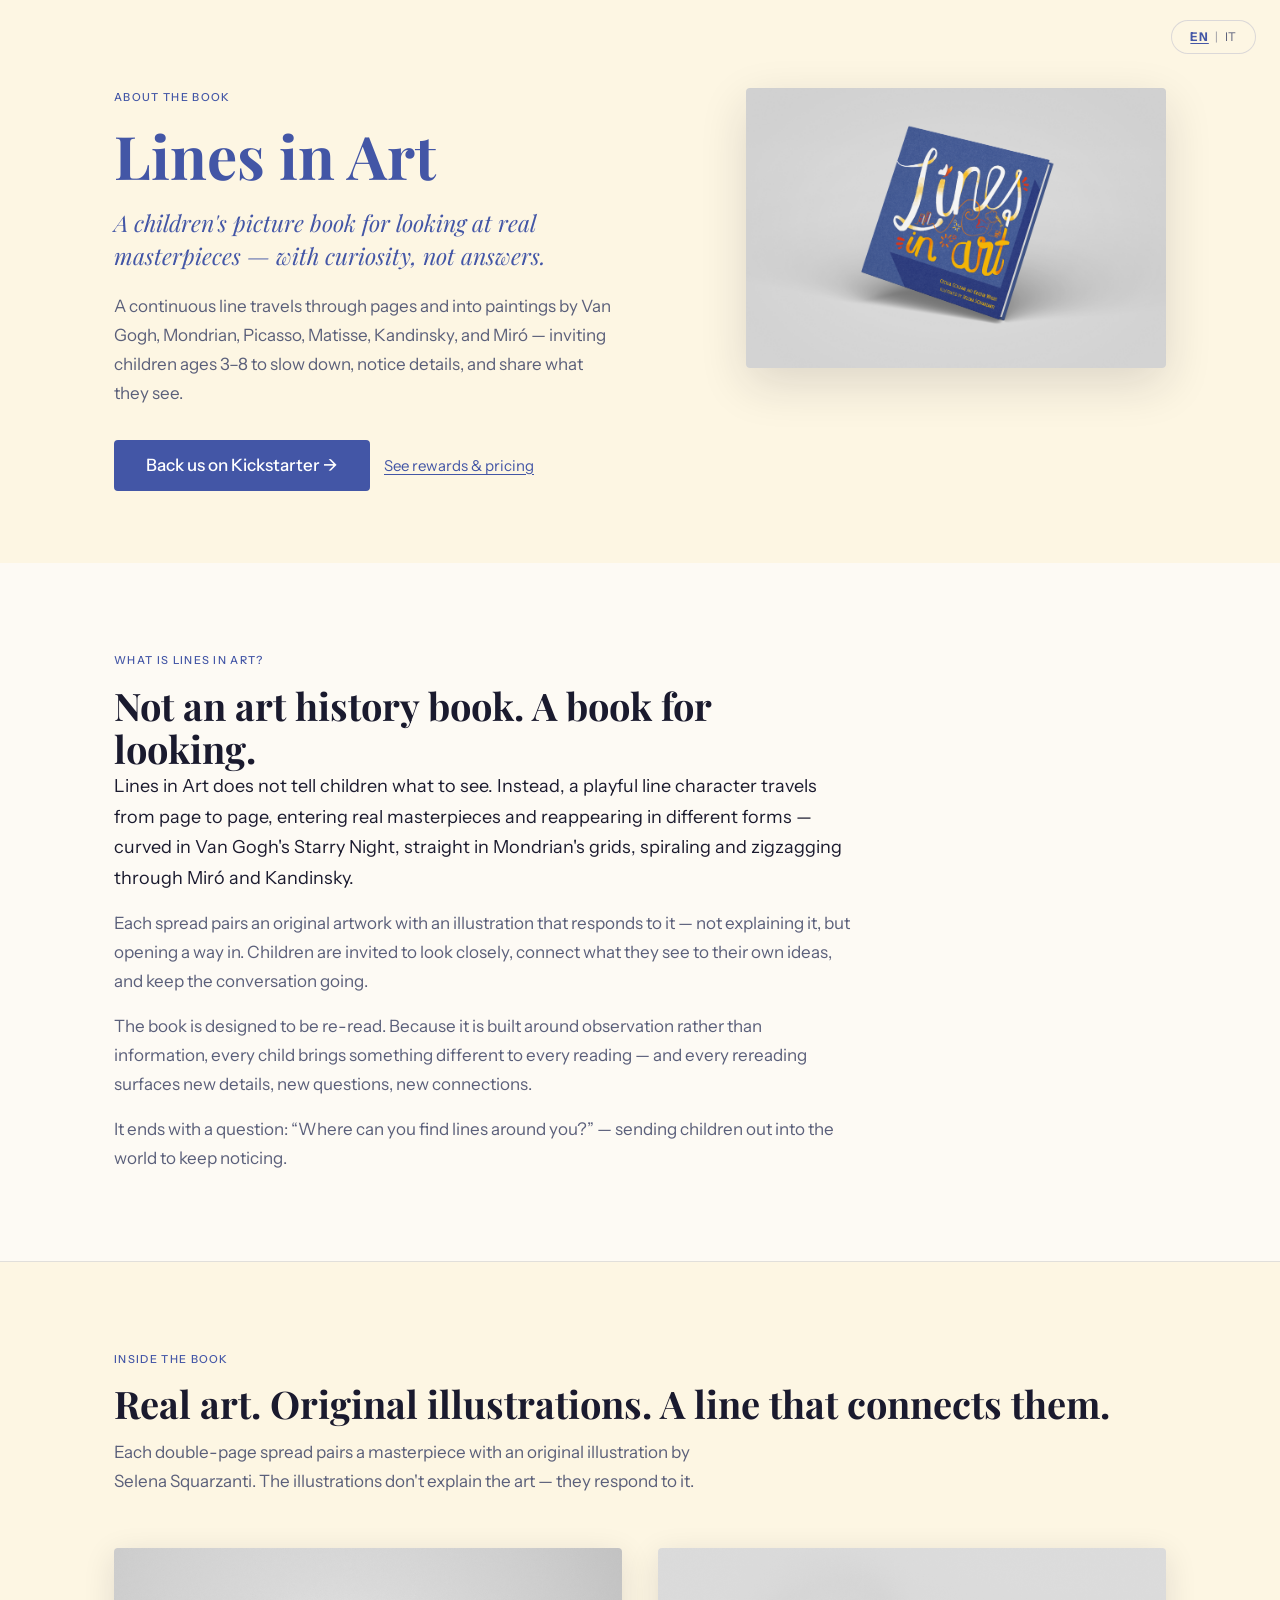
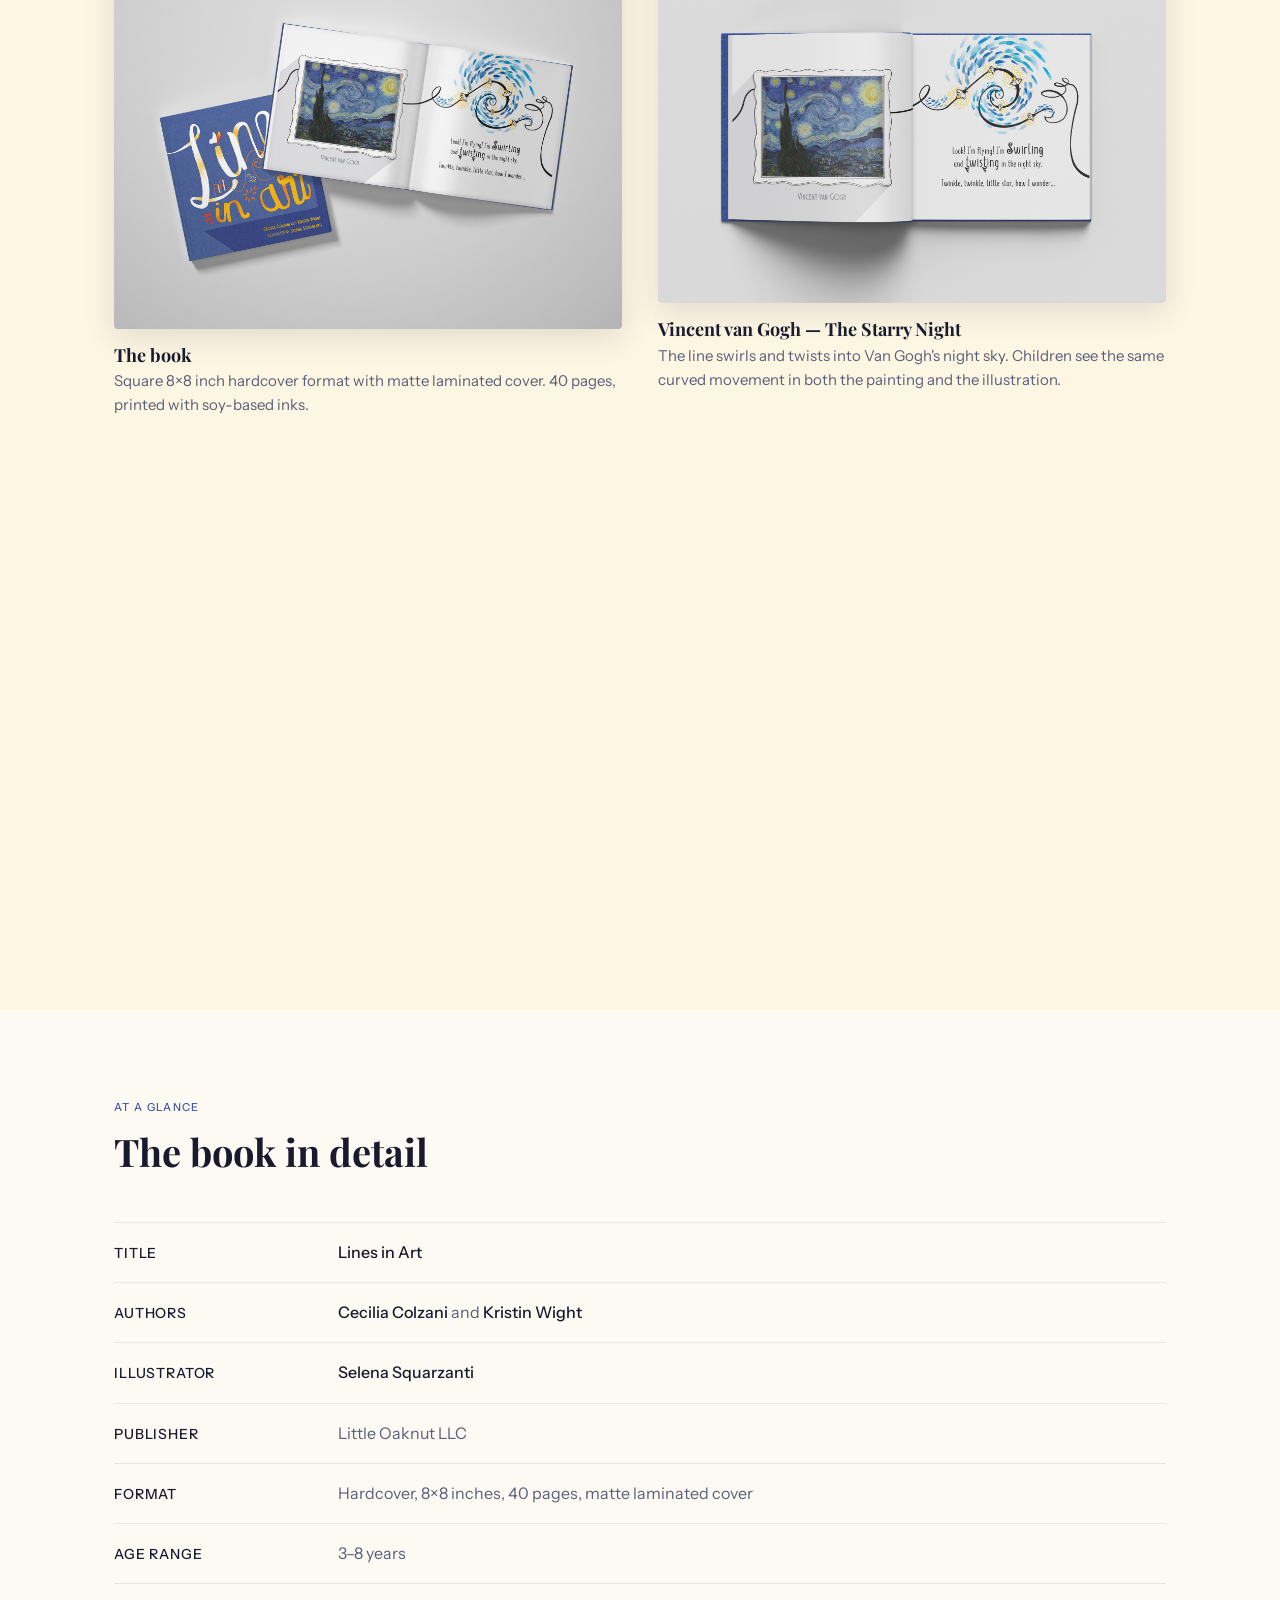
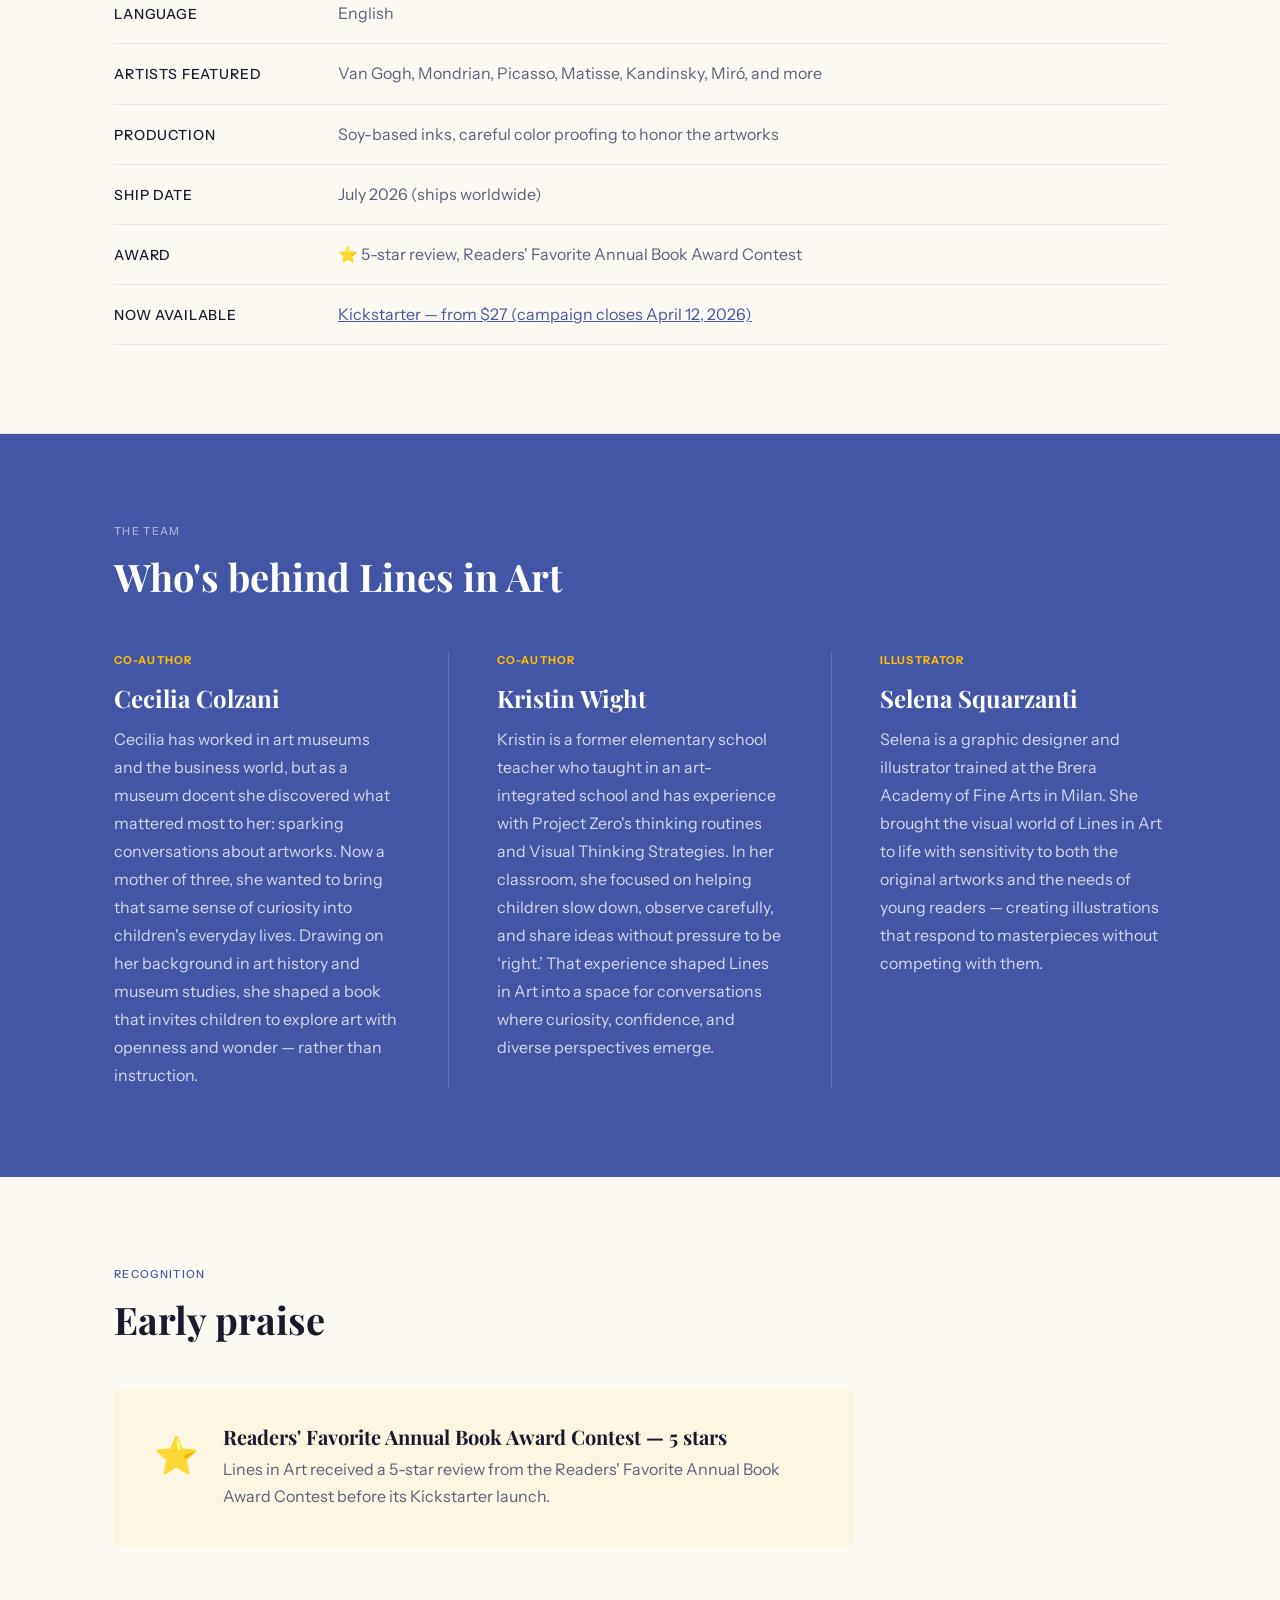
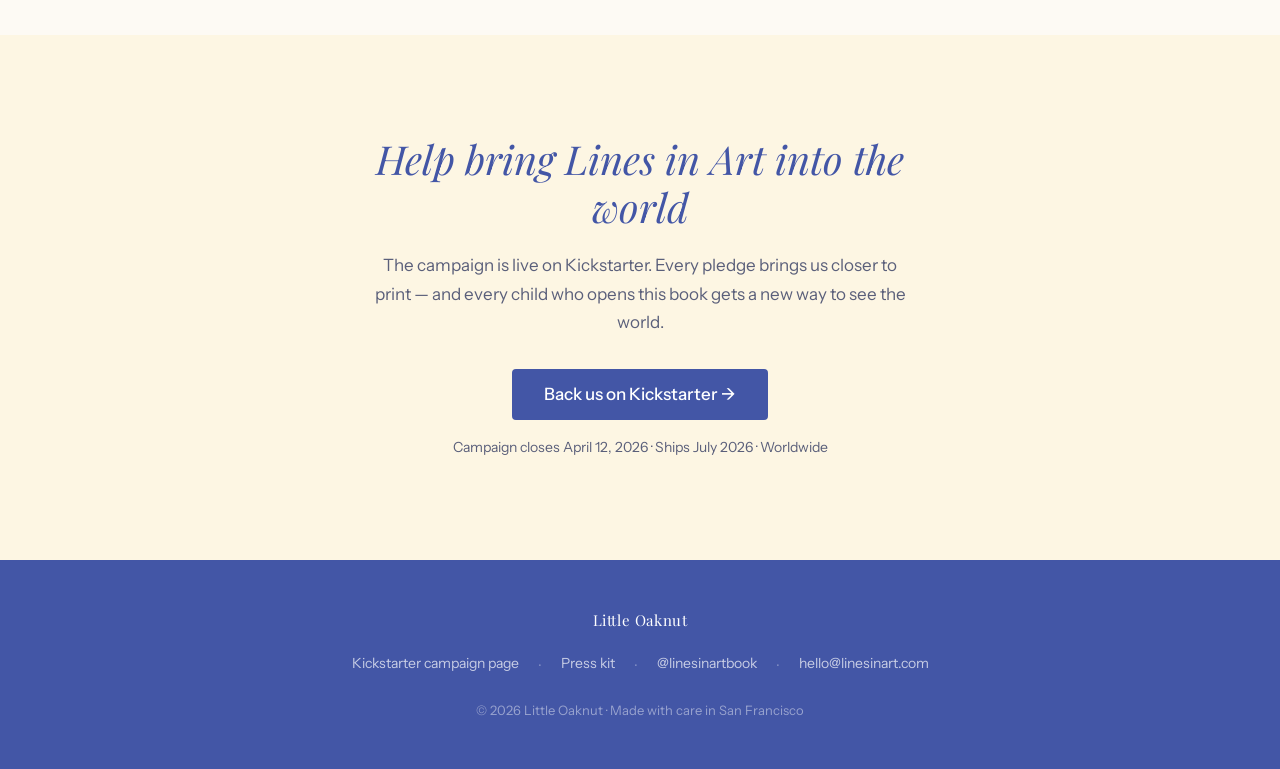
==== about/index.html @ 5c63ed21 "Add /about page with full SEO, cross-links, and site-wide updates - New about/index.html: bilingual " ====
<!DOCTYPE html>
<html lang="en">
<head>
  <meta charset="UTF-8">
  <meta name="viewport" content="width=device-width,initial-scale=1">
  <meta name="theme-color" content="#4356A6">

  <title>About Lines in Art — Children's Picture Book by Cecilia Colzani &amp; Kristin Wight</title>
  <meta name="description" content="Lines in Art is a hardcover children's picture book for ages 3–8 featuring real masterpieces by Van Gogh, Mondrian, Picasso, and more. Written by Cecilia Colzani and Kristin Wight, illustrated by Selena Squarzanti. Now on Kickstarter.">
  <meta name="robots" content="index,follow,max-image-preview:large">

  <link rel="canonical" href="https://linesinart.com/about/">
  <link rel="alternate" href="https://linesinart.com/about/" hreflang="en">
  <link rel="alternate" href="https://linesinart.com/about/" hreflang="it">
  <link rel="alternate" href="https://linesinart.com/about/" hreflang="x-default">

  <!-- Open Graph -->
  <meta property="og:type" content="website">
  <meta property="og:site_name" content="Lines in Art">
  <meta property="og:title" content="About Lines in Art — Children's Picture Book">
  <meta property="og:description" content="A hardcover picture book that invites children ages 3–8 to explore real masterpieces by Van Gogh, Mondrian, Picasso and more through play, observation, and conversation.">
  <meta property="og:url" content="https://linesinart.com/about/">
  <meta property="og:image" content="https://linesinart.com/about/assets/cover-and-interior.jpg">

  <!-- Twitter / X -->
  <meta name="twitter:card" content="summary_large_image">
  <meta name="twitter:title" content="About Lines in Art — Children's Picture Book">
  <meta name="twitter:description" content="A hardcover picture book that invites children ages 3–8 to explore real masterpieces through play and conversation.">
  <meta name="twitter:image" content="https://linesinart.com/about/assets/cover-and-interior.jpg">

  <!-- Structured data -->
  <script type="application/ld+json">
  {
    "@context": "https://schema.org",
    "@graph": [
      {
        "@type": "Organization",
        "@id": "https://linesinart.com/#org",
        "name": "Little Oaknut",
        "url": "https://linesinart.com",
        "email": "hello@linesinart.com",
        "sameAs": [
          "https://www.instagram.com/linesinartbook",
          "https://www.facebook.com/profile.php?id=61579628001798",
          "https://www.tiktok.com/@linesinart"
        ],
        "brand": { "@type": "Brand", "name": "Lines in Art" }
      },
      {
        "@type": "WebSite",
        "@id": "https://linesinart.com/#website",
        "url": "https://linesinart.com",
        "name": "Lines in Art",
        "publisher": { "@id": "https://linesinart.com/#org" }
      },
      {
        "@type": "WebPage",
        "@id": "https://linesinart.com/about/#webpage",
        "url": "https://linesinart.com/about/",
        "name": "About Lines in Art — Children's Picture Book by Cecilia Colzani & Kristin Wight",
        "description": "Lines in Art is a hardcover children's picture book for ages 3–8 featuring real masterpieces by Van Gogh, Mondrian, Picasso, and more.",
        "isPartOf": { "@id": "https://linesinart.com/#website" },
        "about": { "@id": "https://linesinart.com/#book" },
        "inLanguage": ["en", "it"],
        "speakable": {
          "@type": "SpeakableSpecification",
          "cssSelector": [".about-lead", ".about-what p"]
        }
      },
      {
        "@type": "Book",
        "@id": "https://linesinart.com/#book",
        "name": "Lines in Art",
        "author": [
          {
            "@type": "Person",
            "name": "Cecilia Colzani",
            "jobTitle": "Co-author",
            "description": "Art historian and museum docent with a background in art history and museum studies."
          },
          {
            "@type": "Person",
            "name": "Kristin Wight",
            "jobTitle": "Co-author",
            "description": "Former elementary school teacher trained in Visual Thinking Strategies and Project Zero thinking routines."
          }
        ],
        "illustrator": {
          "@type": "Person",
          "name": "Selena Squarzanti",
          "jobTitle": "Illustrator",
          "description": "Graphic designer and illustrator trained at the Brera Academy of Fine Arts in Milan."
        },
        "publisher": { "@id": "https://linesinart.com/#org" },
        "bookFormat": "https://schema.org/Hardcover",
        "numberOfPages": 40,
        "inLanguage": "en",
        "datePublished": "2026-07-01",
        "image": "https://linesinart.com/about/assets/cover-front.jpg",
        "audience": {
          "@type": "Audience",
          "audienceType": "Families and educators",
          "suggestedMinAge": 3,
          "suggestedMaxAge": 8
        },
        "about": "A children's picture book that teaches kids to observe and engage with real art masterpieces by Van Gogh, Mondrian, Picasso, Matisse, Kandinsky, and Miró through play and guided looking.",
        "award": "5-star review, Readers' Favorite Annual Book Award Contest",
        "offers": {
          "@type": "Offer",
          "url": "https://www.kickstarter.com/projects/littleoaknut/lines-in-art",
          "price": "27.00",
          "priceCurrency": "USD",
          "availability": "https://schema.org/PreOrder",
          "validFrom": "2026-03-12",
          "validThrough": "2026-04-12",
          "seller": { "@id": "https://linesinart.com/#org" }
        }
      }
    ]
  }
  </script>

  <!-- Google Analytics 4 -->
  <script async src="https://www.googletagmanager.com/gtag/js?id=G-N059GWK2SE"></script>
  <script>
    window.dataLayer = window.dataLayer || [];
    function gtag() { dataLayer.push(arguments); }
    gtag('js', new Date());
    gtag('config', 'G-N059GWK2SE', { page_path: '/about' });
  </script>

  <link rel="preconnect" href="https://fonts.googleapis.com">
  <link rel="preconnect" href="https://fonts.gstatic.com" crossorigin>
  <link href="https://fonts.googleapis.com/css2?family=Playfair+Display:ital,wght@0,400;0,700;1,400&family=Instrument+Sans:wght@400;500&display=swap" rel="stylesheet">

  <style>
    /* ─── Custom Properties ─────────────────────────────────────────── */
    :root {
      --blue:   #4356A6;
      --orange: #FF8F00;
      --yellow: #FFBD05;
      --green:  #568203;
      --white:  #FDFAF4;
      --cream:  #FDF6E3;
      --text:   #1A1A2E;
      --muted:  #5A5F7A;
    }

    /* ─── Reset ─────────────────────────────────────────────────────── */
    *, *::before, *::after { box-sizing: border-box; margin: 0; padding: 0; }
    html { scroll-behavior: smooth; }
    body {
      font-family: 'Instrument Sans', sans-serif;
      font-size: 16px;
      line-height: 1.7;
      color: var(--text);
      background: var(--white);
      -webkit-font-smoothing: antialiased;
    }
    img { display: block; max-width: 100%; height: auto; }
    a { color: var(--blue); }
    a:focus-visible { outline: 2px solid var(--blue); outline-offset: 3px; border-radius: 2px; }

    /* ─── Scroll Reveal ──────────────────────────────────────────────── */
    .reveal { opacity: 0; transform: translateY(20px); transition: opacity 500ms ease, transform 500ms ease; }
    .reveal.visible { opacity: 1; transform: translateY(0); }
    @media (prefers-reduced-motion: reduce) {
      .reveal { opacity: 1; transform: none; transition: none; }
      *, *::before, *::after { transition: none !important; animation: none !important; }
    }

    /* ─── Language Toggle ────────────────────────────────────────────── */
    .lang-toggle {
      position: fixed; top: 20px; right: 24px; z-index: 100;
      display: flex; align-items: center; gap: 2px;
      font-family: 'Instrument Sans', sans-serif; font-size: 12px; font-weight: 500; letter-spacing: 0.06em;
      background: rgba(253,246,227,0.92); backdrop-filter: blur(6px);
      border: 1px solid rgba(67,86,166,0.18); border-radius: 20px; padding: 6px 14px;
    }
    .lang-toggle button {
      background: none; border: none; cursor: pointer; color: var(--muted);
      font-family: inherit; font-size: inherit; font-weight: 400; letter-spacing: inherit;
      padding: 0 4px; line-height: 1; transition: color 180ms ease;
    }
    .lang-toggle button:hover { color: var(--blue); }
    .lang-toggle button.active { color: var(--blue); font-weight: 700; text-decoration: underline; text-underline-offset: 2px; }
    .lang-sep { color: var(--muted); opacity: 0.5; }

    /* ─── Shared ─────────────────────────────────────────────────────── */
    .inner { max-width: 1100px; margin: 0 auto; padding: 0 24px; }
    .section-label {
      display: block; font-size: 11px; font-weight: 500; letter-spacing: 0.12em;
      text-transform: uppercase; color: var(--blue); margin-bottom: 14px;
    }
    h1, h2, h3 { font-family: 'Playfair Display', serif; line-height: 1.15; }
    h1 { font-size: clamp(36px, 6vw, 60px); color: var(--blue); }
    h2 { font-size: clamp(26px, 4vw, 38px); color: var(--text); }
    h3 { font-size: 20px; color: var(--text); }
    .divider { border: none; border-top: 1px solid rgba(26,26,46,0.12); margin: 0; }

    .btn {
      display: inline-block; font-family: 'Instrument Sans', sans-serif; font-weight: 500;
      text-decoration: none; border-radius: 4px; cursor: pointer; line-height: 1;
      transition: transform 180ms ease, box-shadow 180ms ease;
    }
    .btn:hover { transform: translateY(-2px); }
    .btn-primary {
      background: var(--blue); color: #fff; font-size: 17px; padding: 15px 30px;
      border: 2px solid var(--blue);
    }
    .btn-primary:hover { box-shadow: 0 4px 16px rgba(67,86,166,0.28); }
    .btn-outline {
      background: transparent; color: var(--blue); font-size: 15px; padding: 11px 22px;
      border: 2px solid var(--blue);
    }
    .btn-outline:hover { box-shadow: 0 4px 12px rgba(67,86,166,0.15); }

    /* ─── Hero ───────────────────────────────────────────────────────── */
    #hero { background: var(--cream); padding: 88px 0 72px; }
    .hero-grid {
      display: flex; flex-direction: column-reverse; gap: 48px; align-items: center;
    }
    .hero-text { width: 100%; }
    .hero-image { width: 100%; max-width: 420px; }
    .hero-image img { border-radius: 4px; box-shadow: 0 16px 48px rgba(26,26,46,0.14); }

    .about-lead {
      font-family: 'Playfair Display', serif; font-style: italic;
      font-size: clamp(18px, 2.5vw, 23px); color: var(--blue); line-height: 1.45;
      margin: 16px 0 20px; max-width: 560px;
    }
    .hero-body { font-size: 17px; color: var(--muted); margin-bottom: 32px; max-width: 500px; }
    .hero-ctas { display: flex; flex-wrap: wrap; gap: 14px; align-items: center; }
    .hero-link { font-size: 15px; color: var(--blue); text-decoration: underline; text-underline-offset: 3px; }
    .hero-link:hover { opacity: 0.75; }

    @media (min-width: 1024px) {
      .hero-grid { flex-direction: row; align-items: flex-start; gap: 80px; }
      .hero-text { flex: 1 1 auto; }
      .hero-image { flex: 0 0 420px; width: 420px; max-width: none; }
    }

    /* ─── What is it ─────────────────────────────────────────────────── */
    #what { padding: 88px 0; }
    .about-what { max-width: 740px; }
    .about-what p { font-size: 17px; color: var(--muted); margin-top: 16px; }
    .about-what p:first-of-type { font-size: 18px; color: var(--text); margin-top: 0; }

    /* ─── Spreads ────────────────────────────────────────────────────── */
    #inside { background: var(--cream); padding: 88px 0; }
    #inside h2 { margin-bottom: 12px; }
    .inside-intro { font-size: 17px; color: var(--muted); margin-bottom: 52px; max-width: 600px; }

    .spreads-grid {
      display: grid;
      grid-template-columns: 1fr;
      gap: 48px;
    }
    .spread-item {}
    .spread-img {
      border-radius: 4px;
      box-shadow: 0 8px 32px rgba(26,26,46,0.12);
      width: 100%;
    }
    .spread-caption {
      margin-top: 16px;
    }
    .spread-caption h3 { font-size: 18px; margin-bottom: 4px; }
    .spread-caption p { font-size: 15px; color: var(--muted); line-height: 1.6; }

    @media (min-width: 768px) {
      .spreads-grid { grid-template-columns: 1fr 1fr; gap: 36px; }
    }

    /* ─── Key facts ──────────────────────────────────────────────────── */
    #facts { padding: 88px 0; }
    #facts h2 { margin-bottom: 48px; }
    .facts-grid {
      display: grid;
      grid-template-columns: 1fr;
      gap: 0;
    }
    .fact-row {
      display: flex; gap: 24px; align-items: baseline;
      padding: 16px 0; border-bottom: 1px solid rgba(26,26,46,0.09);
      font-size: 16px;
    }
    .fact-row:first-child { border-top: 1px solid rgba(26,26,46,0.09); }
    .fact-label {
      flex: 0 0 160px; font-weight: 500; color: var(--text); font-size: 14px;
      text-transform: uppercase; letter-spacing: 0.06em;
    }
    .fact-value { color: var(--muted); flex: 1; }
    .fact-value strong { color: var(--text); font-weight: 500; }

    @media (min-width: 640px) {
      .fact-label { flex: 0 0 200px; }
    }

    /* ─── Creators ───────────────────────────────────────────────────── */
    #creators { background: var(--blue); padding: 88px 0; }
    #creators .section-label { color: rgba(255,255,255,0.55); }
    #creators h2 { color: #fff; margin-bottom: 52px; }
    .creators-grid { display: flex; flex-direction: column; gap: 48px; }
    .creator { display: flex; flex-direction: column; gap: 12px; }
    .creator-role {
      display: inline-block; font-size: 11px; font-weight: 700; letter-spacing: 0.1em;
      text-transform: uppercase; color: var(--yellow); margin-bottom: 4px;
    }
    .creator h3 { font-family: 'Playfair Display', serif; font-size: 24px; color: #fff; }
    .creator p { font-size: 16px; color: rgba(255,255,255,0.78); line-height: 1.75; }

    .creators-divider { border-color: rgba(255,255,255,0.14); }

    @media (min-width: 1024px) {
      .creators-grid { flex-direction: row; gap: 0; }
      .creator { flex: 1 1 0; padding-right: 48px; border-right: 1px solid rgba(255,255,255,0.14); }
      .creator:last-child { border-right: none; padding-right: 0; }
      .creator + .creator { padding-left: 48px; }
    }

    /* ─── Recognition ────────────────────────────────────────────────── */
    #recognition { padding: 88px 0; }
    #recognition h2 { margin-bottom: 48px; }
    .recognition-card {
      background: var(--cream); border-radius: 4px; padding: 36px 40px;
      display: flex; gap: 24px; align-items: flex-start; max-width: 740px;
    }
    .recognition-icon { font-size: 36px; flex-shrink: 0; }
    .recognition-text h3 { font-size: 20px; margin-bottom: 8px; }
    .recognition-text p { font-size: 16px; color: var(--muted); }

    /* ─── CTA ────────────────────────────────────────────────────────── */
    #cta { background: var(--cream); padding: 100px 0; text-align: center; }
    .cta-inner { max-width: 580px; margin: 0 auto; padding: 0 24px; }
    #cta h2 {
      font-family: 'Playfair Display', serif; font-style: italic; font-weight: 400;
      font-size: clamp(28px, 4vw, 40px); color: var(--blue); margin-bottom: 20px; line-height: 1.2;
    }
    .cta-body { font-size: 17px; color: var(--muted); margin-bottom: 32px; }
    .cta-sub { margin-top: 16px; font-size: 14px; color: var(--muted); }

    /* ─── Footer ─────────────────────────────────────────────────────── */
    footer { background: var(--blue); padding: 48px 0; text-align: center; }
    .footer-brand { font-family: 'Playfair Display', serif; font-size: 15px; color: #fff; margin-bottom: 18px; letter-spacing: 0.04em; }
    .footer-links { display: flex; flex-wrap: wrap; justify-content: center; gap: 8px 20px; margin-bottom: 20px; }
    .footer-links a { font-size: 14px; color: rgba(255,255,255,0.70); text-decoration: none; transition: color 180ms ease; }
    .footer-links a:hover { color: #fff; }
    .footer-sep { color: rgba(255,255,255,0.30); }
    .footer-copy { font-size: 13px; color: rgba(255,255,255,0.45); }
  </style>
</head>
<body>

  <!-- ── Language Toggle ──────────────────────────────────────────────── -->
  <nav class="lang-toggle" aria-label="Language selection">
    <button id="btn-en" class="active" onclick="switchLang('en')" aria-label="Switch to English">EN</button>
    <span class="lang-sep" aria-hidden="true">|</span>
    <button id="btn-it" onclick="switchLang('it')" aria-label="Passa all'italiano">IT</button>
  </nav>

  <main>

    <!-- ═══════════════════════════════════════════════════════════════
         HERO
    ═══════════════════════════════════════════════════════════════ -->
    <section id="hero" aria-label="About Lines in Art">
      <div class="inner hero-grid">

        <div class="hero-text">
          <span class="section-label"
            data-en="About the book"
            data-it="Il libro">About the book</span>

          <h1>Lines in Art</h1>

          <p class="about-lead"
            data-en="A children's picture book for looking at real masterpieces — with curiosity, not answers."
            data-it="Un libro illustrato per bambini per scoprire i grandi capolavori — con curiosità, non con risposte.">
            A children's picture book for looking at real masterpieces — with curiosity, not answers.
          </p>

          <p class="hero-body"
            data-en="A continuous line travels through pages and into paintings by Van Gogh, Mondrian, Picasso, Matisse, Kandinsky, and Miró — inviting children ages 3–8 to slow down, notice details, and share what they see."
            data-it="Una linea continua percorre le pagine ed entra nei dipinti di Van Gogh, Mondrian, Picasso, Matisse, Kandinsky e Miró — invitando i bambini dai 3 agli 8 anni a rallentare, osservare i dettagli e condividere ciò che vedono.">
            A continuous line travels through pages and into paintings by Van Gogh, Mondrian, Picasso, Matisse, Kandinsky, and Miró — inviting children ages 3–8 to slow down, notice details, and share what they see.
          </p>

          <div class="hero-ctas">
            <a href="https://www.kickstarter.com/projects/littleoaknut/lines-in-art"
              target="_blank" rel="noopener"
              class="btn btn-primary"
              data-en="Back us on Kickstarter →"
              data-it="Sostienici su Kickstarter →">Back us on Kickstarter →</a>

            <a href="https://linesinart.com/kickstarter/"
              class="hero-link"
              data-en="See rewards & pricing"
              data-it="Vedi le ricompense">See rewards &amp; pricing</a>
          </div>
        </div>

        <div class="hero-image">
          <img src="assets/cover-perspective.jpg"
            width="840" height="630"
            loading="eager"
            data-alt-en="Lines in Art hardcover book — tilted cover view showing the square format and blue cover design"
            data-alt-it="Libro Lines in Art copertina rigida — vista inclinata che mostra il formato quadrato e il design della copertina blu"
            alt="Lines in Art hardcover book — tilted cover view showing the square format and blue cover design">
        </div>

      </div>
    </section>

    <!-- ═══════════════════════════════════════════════════════════════
         WHAT IS IT
    ═══════════════════════════════════════════════════════════════ -->
    <section id="what" aria-labelledby="what-title">
      <div class="inner">
        <div class="about-what reveal">
          <span class="section-label"
            data-en="What is Lines in Art?"
            data-it="Cos'è Lines in Art?">What is Lines in Art?</span>
          <h2 id="what-title"
            data-en="Not an art history book. A book for looking."
            data-it="Non un libro di storia dell'arte. Un libro per guardare.">
            Not an art history book. A book for looking.
          </h2>

          <p data-en="Lines in Art does not tell children what to see. Instead, a playful line character travels from page to page, entering real masterpieces and reappearing in different forms — curved in Van Gogh's Starry Night, straight in Mondrian's grids, spiraling and zigzagging through Miró and Kandinsky."
             data-it="Lines in Art non dice ai bambini cosa vedere. Invece, un personaggio-linea giocoso viaggia di pagina in pagina, entrando in veri capolavori e riapparendo in forme diverse — curvo nella Notte stellata di Van Gogh, dritto nelle griglie di Mondrian, a spirale e a zigzag attraverso Miró e Kandinsky.">
            Lines in Art does not tell children what to see. Instead, a playful line character travels from page to page, entering real masterpieces and reappearing in different forms — curved in Van Gogh's Starry Night, straight in Mondrian's grids, spiraling and zigzagging through Miró and Kandinsky.
          </p>

          <p data-en="Each spread pairs an original artwork with an illustration that responds to it — not explaining it, but opening a way in. Children are invited to look closely, connect what they see to their own ideas, and keep the conversation going."
             data-it="Ogni doppia pagina abbina un'opera originale a un'illustrazione che vi risponde — non spiegandola, ma aprendo una via d'accesso. I bambini sono invitati a osservare attentamente, collegare ciò che vedono alle proprie idee e continuare la conversazione.">
            Each spread pairs an original artwork with an illustration that responds to it — not explaining it, but opening a way in. Children are invited to look closely, connect what they see to their own ideas, and keep the conversation going.
          </p>

          <p data-en="The book is designed to be re-read. Because it is built around observation rather than information, every child brings something different to every reading — and every rereading surfaces new details, new questions, new connections."
             data-it="Il libro è progettato per essere riletto. Poiché è costruito intorno all'osservazione piuttosto che all'informazione, ogni bambino porta qualcosa di diverso a ogni lettura — e ogni rilettura fa emergere nuovi dettagli, nuove domande, nuove connessioni.">
            The book is designed to be re-read. Because it is built around observation rather than information, every child brings something different to every reading — and every rereading surfaces new details, new questions, new connections.
          </p>

          <p data-en="It ends with a question: &ldquo;Where can you find lines around you?&rdquo; — sending children out into the world to keep noticing."
             data-it="Si conclude con una domanda: &ldquo;Dove puoi trovare le linee intorno a te?&rdquo; — mandando i bambini nel mondo a continuare a osservare.">
            It ends with a question: &ldquo;Where can you find lines around you?&rdquo; — sending children out into the world to keep noticing.
          </p>
        </div>
      </div>
    </section>

    <hr class="divider">

    <!-- ═══════════════════════════════════════════════════════════════
         INSIDE THE BOOK
    ═══════════════════════════════════════════════════════════════ -->
    <section id="inside" aria-labelledby="inside-title">
      <div class="inner">
        <div class="reveal">
          <span class="section-label"
            data-en="Inside the book"
            data-it="Dentro il libro">Inside the book</span>
          <h2 id="inside-title"
            data-en="Real art. Original illustrations. A line that connects them."
            data-it="Arte vera. Illustrazioni originali. Una linea che le connette.">
            Real art. Original illustrations. A line that connects them.
          </h2>
          <p class="inside-intro"
            data-en="Each double-page spread pairs a masterpiece with an original illustration by Selena Squarzanti. The illustrations don't explain the art — they respond to it."
            data-it="Ogni doppia pagina abbina un capolavoro a un'illustrazione originale di Selena Squarzanti. Le illustrazioni non spiegano l'arte — vi rispondono.">
            Each double-page spread pairs a masterpiece with an original illustration by Selena Squarzanti. The illustrations don't explain the art — they respond to it.
          </p>
        </div>

        <div class="spreads-grid">

          <div class="spread-item reveal">
            <img src="assets/cover-and-interior.jpg"
              class="spread-img"
              width="1200" height="840"
              loading="lazy"
              data-alt-en="Lines in Art book cover alongside the Van Gogh Starry Night interior spread, showing the book's format"
              data-alt-it="Copertina di Lines in Art accanto alla doppia pagina con la Notte stellata di Van Gogh"
              alt="Lines in Art book cover alongside the Van Gogh Starry Night interior spread, showing the book's format">
            <div class="spread-caption">
              <h3 data-en="The book" data-it="Il libro">The book</h3>
              <p data-en="Square 8×8 inch hardcover format with matte laminated cover. 40 pages, printed with soy-based inks."
                 data-it="Formato quadrato 8×8 pollici, copertina rigida con plastificazione opaca. 40 pagine, stampato con inchiostri a base di soia.">
                Square 8×8 inch hardcover format with matte laminated cover. 40 pages, printed with soy-based inks.
              </p>
            </div>
          </div>

          <div class="spread-item reveal">
            <img src="assets/spread-vangogh.jpg"
              class="spread-img"
              width="1200" height="840"
              loading="lazy"
              data-alt-en="Interior spread: Van Gogh's Starry Night on the left, with an original illustration of a swirling, twisting line on the right and the text 'Look! I'm flying! I'm Swirling and twisting in the night sky.'"
              data-alt-it="Doppia pagina: la Notte stellata di Van Gogh a sinistra, con un'illustrazione originale di una linea vorticosa a destra e il testo 'Guarda! Sto volando! Sono Vorticoso e contorto nel cielo notturno.'"
              alt="Interior spread: Van Gogh's Starry Night on the left, with an original illustration of a swirling, twisting line on the right and the text 'Look! I'm flying! I'm Swirling and twisting in the night sky.'">
            <div class="spread-caption">
              <h3 data-en="Vincent van Gogh — The Starry Night" data-it="Vincent van Gogh — La Notte Stellata">Vincent van Gogh — The Starry Night</h3>
              <p data-en="The line swirls and twists into Van Gogh's night sky. Children see the same curved movement in both the painting and the illustration."
                 data-it="La linea si arriccia e si torce nel cielo notturno di Van Gogh. I bambini vedono lo stesso movimento curvo sia nel dipinto che nell'illustrazione.">
                The line swirls and twists into Van Gogh's night sky. Children see the same curved movement in both the painting and the illustration.
              </p>
            </div>
          </div>

          <div class="spread-item reveal">
            <img src="assets/spread-mondrian.jpg"
              class="spread-img"
              width="1200" height="840"
              loading="lazy"
              data-alt-en="Interior spread: Piet Mondrian's grid painting on the left, with an original illustration of straight lines forming a city skyline on the right and the text '...I can be really STRAIGHT! I'm a road! I'm a building! What else can I be?'"
              data-alt-it="Doppia pagina: un dipinto a griglia di Piet Mondrian a sinistra, con un'illustrazione originale di linee rette che formano uno skyline urbano a destra"
              alt="Interior spread: Piet Mondrian's grid painting on the left, with an original illustration of straight lines forming a city skyline on the right and the text '...I can be really STRAIGHT! I'm a road! I'm a building! What else can I be?'">
            <div class="spread-caption">
              <h3 data-en="Piet Mondrian" data-it="Piet Mondrian">Piet Mondrian</h3>
              <p data-en="Mondrian's straight lines become roads and buildings in the illustration. The same visual element — seen in a painting, then applied to the everyday world."
                 data-it="Le linee rette di Mondrian diventano strade ed edifici nell'illustrazione. Lo stesso elemento visivo — visto in un dipinto, poi applicato al mondo quotidiano.">
                Mondrian's straight lines become roads and buildings in the illustration. The same visual element — seen in a painting, then applied to the everyday world.
              </p>
            </div>
          </div>

          <div class="spread-item reveal">
            <img src="assets/spread-glossary.jpg"
              class="spread-img"
              width="1200" height="840"
              loading="lazy"
              data-alt-en="Lines in Art glossary spread showing 8 line types: Curved, Straight, Thin, Thick, Horizontal, Vertical, Dashed, Zig Zag — each illustrated with a simple visual example"
              data-alt-it="Glossario di Lines in Art con 8 tipi di linee: Curva, Dritta, Sottile, Spessa, Orizzontale, Verticale, Tratteggiata, Zigzag — ciascuna illustrata con un semplice esempio visivo"
              alt="Lines in Art glossary spread showing 8 line types: Curved, Straight, Thin, Thick, Horizontal, Vertical, Dashed, Zig Zag — each illustrated with a simple visual example">
            <div class="spread-caption">
              <h3 data-en="Illustrated Glossary — 12 line types" data-it="Glossario illustrato — 12 tipi di linee">Illustrated Glossary — 12 line types</h3>
              <p data-en="Near the end of the book, a simple picture glossary introduces children to 12 different line types — curved, straight, thin, thick, horizontal, vertical, dashed, zig zag, and more. A word paired with a visual example."
                 data-it="Verso la fine del libro, un semplice glossario illustrato introduce i bambini a 12 diversi tipi di linee — curva, dritta, sottile, spessa, orizzontale, verticale, tratteggiata, zigzag e altre. Una parola abbinata a un esempio visivo.">
                Near the end of the book, a simple picture glossary introduces children to 12 different line types — curved, straight, thin, thick, horizontal, vertical, dashed, zig zag, and more. A word paired with a visual example.
              </p>
            </div>
          </div>

        </div>
      </div>
    </section>

    <!-- ═══════════════════════════════════════════════════════════════
         KEY FACTS
    ═══════════════════════════════════════════════════════════════ -->
    <section id="facts" aria-labelledby="facts-title">
      <div class="inner">
        <span class="section-label reveal"
          data-en="At a glance"
          data-it="In breve">At a glance</span>
        <h2 id="facts-title" class="reveal"
          data-en="The book in detail"
          data-it="Il libro nel dettaglio">The book in detail</h2>

        <dl class="facts-grid reveal">
          <div class="fact-row">
            <dt class="fact-label" data-en="Title" data-it="Titolo">Title</dt>
            <dd class="fact-value"><strong>Lines in Art</strong></dd>
          </div>
          <div class="fact-row">
            <dt class="fact-label" data-en="Authors" data-it="Autori">Authors</dt>
            <dd class="fact-value"><strong>Cecilia Colzani</strong> and <strong>Kristin Wight</strong></dd>
          </div>
          <div class="fact-row">
            <dt class="fact-label" data-en="Illustrator" data-it="Illustratrice">Illustrator</dt>
            <dd class="fact-value"><strong>Selena Squarzanti</strong></dd>
          </div>
          <div class="fact-row">
            <dt class="fact-label" data-en="Publisher" data-it="Editore">Publisher</dt>
            <dd class="fact-value">Little Oaknut LLC</dd>
          </div>
          <div class="fact-row">
            <dt class="fact-label" data-en="Format" data-it="Formato">Format</dt>
            <dd class="fact-value" data-en="Hardcover, 8×8 inches, 40 pages, matte laminated cover" data-it="Copertina rigida, 8×8 pollici, 40 pagine, copertina plastificata opaca">Hardcover, 8×8 inches, 40 pages, matte laminated cover</dd>
          </div>
          <div class="fact-row">
            <dt class="fact-label" data-en="Age range" data-it="Età consigliata">Age range</dt>
            <dd class="fact-value" data-en="3–8 years" data-it="3–8 anni">3–8 years</dd>
          </div>
          <div class="fact-row">
            <dt class="fact-label" data-en="Language" data-it="Lingua">Language</dt>
            <dd class="fact-value">English</dd>
          </div>
          <div class="fact-row">
            <dt class="fact-label" data-en="Artists featured" data-it="Artisti presenti">Artists featured</dt>
            <dd class="fact-value">Van Gogh, Mondrian, Picasso, Matisse, Kandinsky, Miró, and more</dd>
          </div>
          <div class="fact-row">
            <dt class="fact-label" data-en="Production" data-it="Produzione">Production</dt>
            <dd class="fact-value" data-en="Soy-based inks, careful color proofing to honor the artworks" data-it="Inchiostri a base di soia, accurata correzione colore per rispettare le opere">Soy-based inks, careful color proofing to honor the artworks</dd>
          </div>
          <div class="fact-row">
            <dt class="fact-label" data-en="Ship date" data-it="Spedizione">Ship date</dt>
            <dd class="fact-value" data-en="July 2026 (ships worldwide)" data-it="Luglio 2026 (spedizione in tutto il mondo)">July 2026 (ships worldwide)</dd>
          </div>
          <div class="fact-row">
            <dt class="fact-label" data-en="Award" data-it="Riconoscimento">Award</dt>
            <dd class="fact-value" data-en="⭐ 5-star review, Readers' Favorite Annual Book Award Contest" data-it="⭐ Recensione 5 stelle, Readers' Favorite Annual Book Award Contest">⭐ 5-star review, Readers' Favorite Annual Book Award Contest</dd>
          </div>
          <div class="fact-row">
            <dt class="fact-label" data-en="Now available" data-it="Disponibile ora">Now available</dt>
            <dd class="fact-value">
              <a href="https://www.kickstarter.com/projects/littleoaknut/lines-in-art" target="_blank" rel="noopener"
                data-en="Kickstarter — from $27 (campaign closes April 12, 2026)"
                data-it="Kickstarter — da $27 (campagna chiude il 12 aprile 2026)">
                Kickstarter — from $27 (campaign closes April 12, 2026)
              </a>
            </dd>
          </div>
        </dl>
      </div>
    </section>

    <hr class="divider">

    <!-- ═══════════════════════════════════════════════════════════════
         CREATORS
    ═══════════════════════════════════════════════════════════════ -->
    <section id="creators" aria-labelledby="creators-title">
      <div class="inner">
        <span class="section-label reveal"
          data-en="The team"
          data-it="Il team">The team</span>
        <h2 id="creators-title" class="reveal"
          data-en="Who's behind Lines in Art"
          data-it="Chi c'è dietro Lines in Art">Who's behind Lines in Art</h2>

        <div class="creators-grid">

          <div class="creator reveal">
            <span class="creator-role" data-en="Co-author" data-it="Co-autrice">Co-author</span>
            <h3>Cecilia Colzani</h3>
            <p data-en="Cecilia has worked in art museums and the business world, but as a museum docent she discovered what mattered most to her: sparking conversations about artworks. Now a mother of three, she wanted to bring that same sense of curiosity into children's everyday lives. Drawing on her background in art history and museum studies, she shaped a book that invites children to explore art with openness and wonder — rather than instruction."
               data-it="Cecilia ha lavorato in musei d'arte e nel mondo degli affari, ma come docente museale ha scoperto ciò che le importava di più: far nascere conversazioni sulle opere d'arte. Ora madre di tre figli, ha voluto portare lo stesso senso di curiosità nella vita quotidiana dei bambini. Attingendo alla sua formazione in storia dell'arte e museologia, ha dato forma a un libro che invita i bambini a esplorare l'arte con apertura e meraviglia — non con istruzione.">
              Cecilia has worked in art museums and the business world, but as a museum docent she discovered what mattered most to her: sparking conversations about artworks. Now a mother of three, she wanted to bring that same sense of curiosity into children's everyday lives. Drawing on her background in art history and museum studies, she shaped a book that invites children to explore art with openness and wonder — rather than instruction.
            </p>
          </div>

          <div class="creator reveal">
            <span class="creator-role" data-en="Co-author" data-it="Co-autrice">Co-author</span>
            <h3>Kristin Wight</h3>
            <p data-en="Kristin is a former elementary school teacher who taught in an art-integrated school and has experience with Project Zero's thinking routines and Visual Thinking Strategies. In her classroom, she focused on helping children slow down, observe carefully, and share ideas without pressure to be &lsquo;right.&rsquo; That experience shaped Lines in Art into a space for conversations where curiosity, confidence, and diverse perspectives emerge."
               data-it="Kristin è un'ex insegnante elementare che ha insegnato in una scuola integrata con l'arte e ha esperienza con le routine di pensiero di Project Zero e le Visual Thinking Strategies. Nella sua classe, si concentrava nell'aiutare i bambini a rallentare, osservare con attenzione e condividere idee senza la pressione di avere &lsquo;ragione.&rsquo; Quell'esperienza ha trasformato Lines in Art in uno spazio per conversazioni in cui emergono curiosità, fiducia e prospettive diverse.">
              Kristin is a former elementary school teacher who taught in an art-integrated school and has experience with Project Zero's thinking routines and Visual Thinking Strategies. In her classroom, she focused on helping children slow down, observe carefully, and share ideas without pressure to be &lsquo;right.&rsquo; That experience shaped Lines in Art into a space for conversations where curiosity, confidence, and diverse perspectives emerge.
            </p>
          </div>

          <div class="creator reveal">
            <span class="creator-role" data-en="Illustrator" data-it="Illustratrice">Illustrator</span>
            <h3>Selena Squarzanti</h3>
            <p data-en="Selena is a graphic designer and illustrator trained at the Brera Academy of Fine Arts in Milan. She brought the visual world of Lines in Art to life with sensitivity to both the original artworks and the needs of young readers — creating illustrations that respond to masterpieces without competing with them."
               data-it="Selena è una graphic designer e illustratrice formata all'Accademia di Belle Arti di Brera a Milano. Ha dato vita al mondo visivo di Lines in Art con sensibilità sia verso le opere originali che verso le esigenze dei giovani lettori — creando illustrazioni che rispondono ai capolavori senza competere con loro.">
              Selena is a graphic designer and illustrator trained at the Brera Academy of Fine Arts in Milan. She brought the visual world of Lines in Art to life with sensitivity to both the original artworks and the needs of young readers — creating illustrations that respond to masterpieces without competing with them.
            </p>
          </div>

        </div>
      </div>
    </section>

    <!-- ═══════════════════════════════════════════════════════════════
         RECOGNITION
    ═══════════════════════════════════════════════════════════════ -->
    <section id="recognition" aria-labelledby="recognition-title">
      <div class="inner">
        <span class="section-label reveal"
          data-en="Recognition"
          data-it="Riconoscimenti">Recognition</span>
        <h2 id="recognition-title" class="reveal"
          data-en="Early praise"
          data-it="Primi riconoscimenti">Early praise</h2>

        <div class="recognition-card reveal">
          <span class="recognition-icon" aria-hidden="true">⭐</span>
          <div class="recognition-text">
            <h3 data-en="Readers' Favorite Annual Book Award Contest — 5 stars"
                data-it="Readers' Favorite Annual Book Award Contest — 5 stelle">
              Readers' Favorite Annual Book Award Contest — 5 stars
            </h3>
            <p data-en="Lines in Art received a 5-star review from the Readers' Favorite Annual Book Award Contest before its Kickstarter launch."
               data-it="Lines in Art ha ricevuto una recensione di 5 stelle dal Readers' Favorite Annual Book Award Contest prima del lancio su Kickstarter.">
              Lines in Art received a 5-star review from the Readers' Favorite Annual Book Award Contest before its Kickstarter launch.
            </p>
          </div>
        </div>
      </div>
    </section>

    <!-- ═══════════════════════════════════════════════════════════════
         CTA
    ═══════════════════════════════════════════════════════════════ -->
    <section id="cta" aria-label="Back the project">
      <div class="cta-inner reveal">
        <h2
          data-en="Help bring Lines in Art into the world"
          data-it="Aiutaci a portare Lines in Art nel mondo">
          Help bring Lines in Art into the world
        </h2>
        <p class="cta-body"
          data-en="The campaign is live on Kickstarter. Every pledge brings us closer to print — and every child who opens this book gets a new way to see the world."
          data-it="La campagna è attiva su Kickstarter. Ogni sostegno ci avvicina alla stampa — e ogni bambino che aprirà questo libro avrà un nuovo modo di guardare il mondo.">
          The campaign is live on Kickstarter. Every pledge brings us closer to print — and every child who opens this book gets a new way to see the world.
        </p>
        <a href="https://www.kickstarter.com/projects/littleoaknut/lines-in-art"
          target="_blank" rel="noopener"
          class="btn btn-primary"
          data-en="Back us on Kickstarter →"
          data-it="Sostienici su Kickstarter →">Back us on Kickstarter →</a>
        <p class="cta-sub"
          data-en="Campaign closes April 12, 2026 · Ships July 2026 · Worldwide"
          data-it="Campagna chiude il 12 aprile 2026 · Spedizione luglio 2026 · In tutto il mondo">
          Campaign closes April 12, 2026 · Ships July 2026 · Worldwide
        </p>
      </div>
    </section>

  </main>

  <!-- ═══════════════════════════════════════════════════════════════
       FOOTER
  ═══════════════════════════════════════════════════════════════ -->
  <footer>
    <div class="inner">
      <p class="footer-brand">Little Oaknut</p>
      <nav class="footer-links" aria-label="Footer links">
        <a href="https://linesinart.com/kickstarter/"
          data-en="Kickstarter campaign page"
          data-it="Pagina campagna Kickstarter">Kickstarter campaign page</a>
        <span class="footer-sep" aria-hidden="true">·</span>
        <a href="https://linesinart.com/press/">Press kit</a>
        <span class="footer-sep" aria-hidden="true">·</span>
        <a href="https://www.instagram.com/linesinartbook" target="_blank" rel="noopener">@linesinartbook</a>
        <span class="footer-sep" aria-hidden="true">·</span>
        <a href="mailto:hello@linesinart.com">hello@linesinart.com</a>
      </nav>
      <p class="footer-copy">© <span id="y"></span> Little Oaknut · Made with care in San Francisco</p>
    </div>
  </footer>

  <script>
    document.getElementById('y').textContent = new Date().getFullYear();

    // ── Language switching ──────────────────────────────────────────
    function setLanguage(lang) {
      document.querySelectorAll('[data-en]').forEach(function(el) {
        if (el.dataset[lang]) el.textContent = el.dataset[lang];
      });
      document.querySelectorAll('[data-alt-en]').forEach(function(img) {
        var key = 'alt' + lang.charAt(0).toUpperCase() + lang.slice(1);
        if (img.dataset[key]) img.setAttribute('alt', img.dataset[key]);
      });
      document.getElementById('btn-en').classList.toggle('active', lang === 'en');
      document.getElementById('btn-it').classList.toggle('active', lang === 'it');
      document.documentElement.setAttribute('lang', lang);
      document.title = lang === 'it'
        ? 'Informazioni su Lines in Art — Libro illustrato di Cecilia Colzani e Kristin Wight'
        : 'About Lines in Art — Children\'s Picture Book by Cecilia Colzani & Kristin Wight';
    }

    function switchLang(lang) {
      localStorage.setItem('lia-lang', lang);
      setLanguage(lang);
    }

    (function() {
      var saved = localStorage.getItem('lia-lang');
      var browser = navigator.language && navigator.language.startsWith('it') ? 'it' : 'en';
      setLanguage(saved || browser);
    })();

    // ── Forward UTM / ref params to all Kickstarter links ──────────
    (function() {
      var pageParams = new URLSearchParams(window.location.search);
      if (!pageParams.toString()) return;
      document.querySelectorAll('a[href*="kickstarter.com"]').forEach(function(a) {
        var url = new URL(a.href);
        pageParams.forEach(function(value, key) {
          if (!url.searchParams.has(key)) url.searchParams.set(key, value);
        });
        a.href = url.toString();
      });
    })();

    // ── Scroll reveal ───────────────────────────────────────────────
    (function() {
      if (window.matchMedia('(prefers-reduced-motion: reduce)').matches) return;
      var observer = new IntersectionObserver(function(entries) {
        entries.forEach(function(entry) {
          if (entry.isIntersecting) {
            var siblings = Array.from(entry.target.parentElement.querySelectorAll('.reveal'));
            var idx = siblings.indexOf(entry.target);
            entry.target.style.transitionDelay = (idx * 80) + 'ms';
            entry.target.classList.add('visible');
            observer.unobserve(entry.target);
          }
        });
      }, { threshold: 0.12, rootMargin: '0px 0px -40px 0px' });
      document.querySelectorAll('.reveal').forEach(function(el) { observer.observe(el); });
    })();
  </script>

</body>
</html>
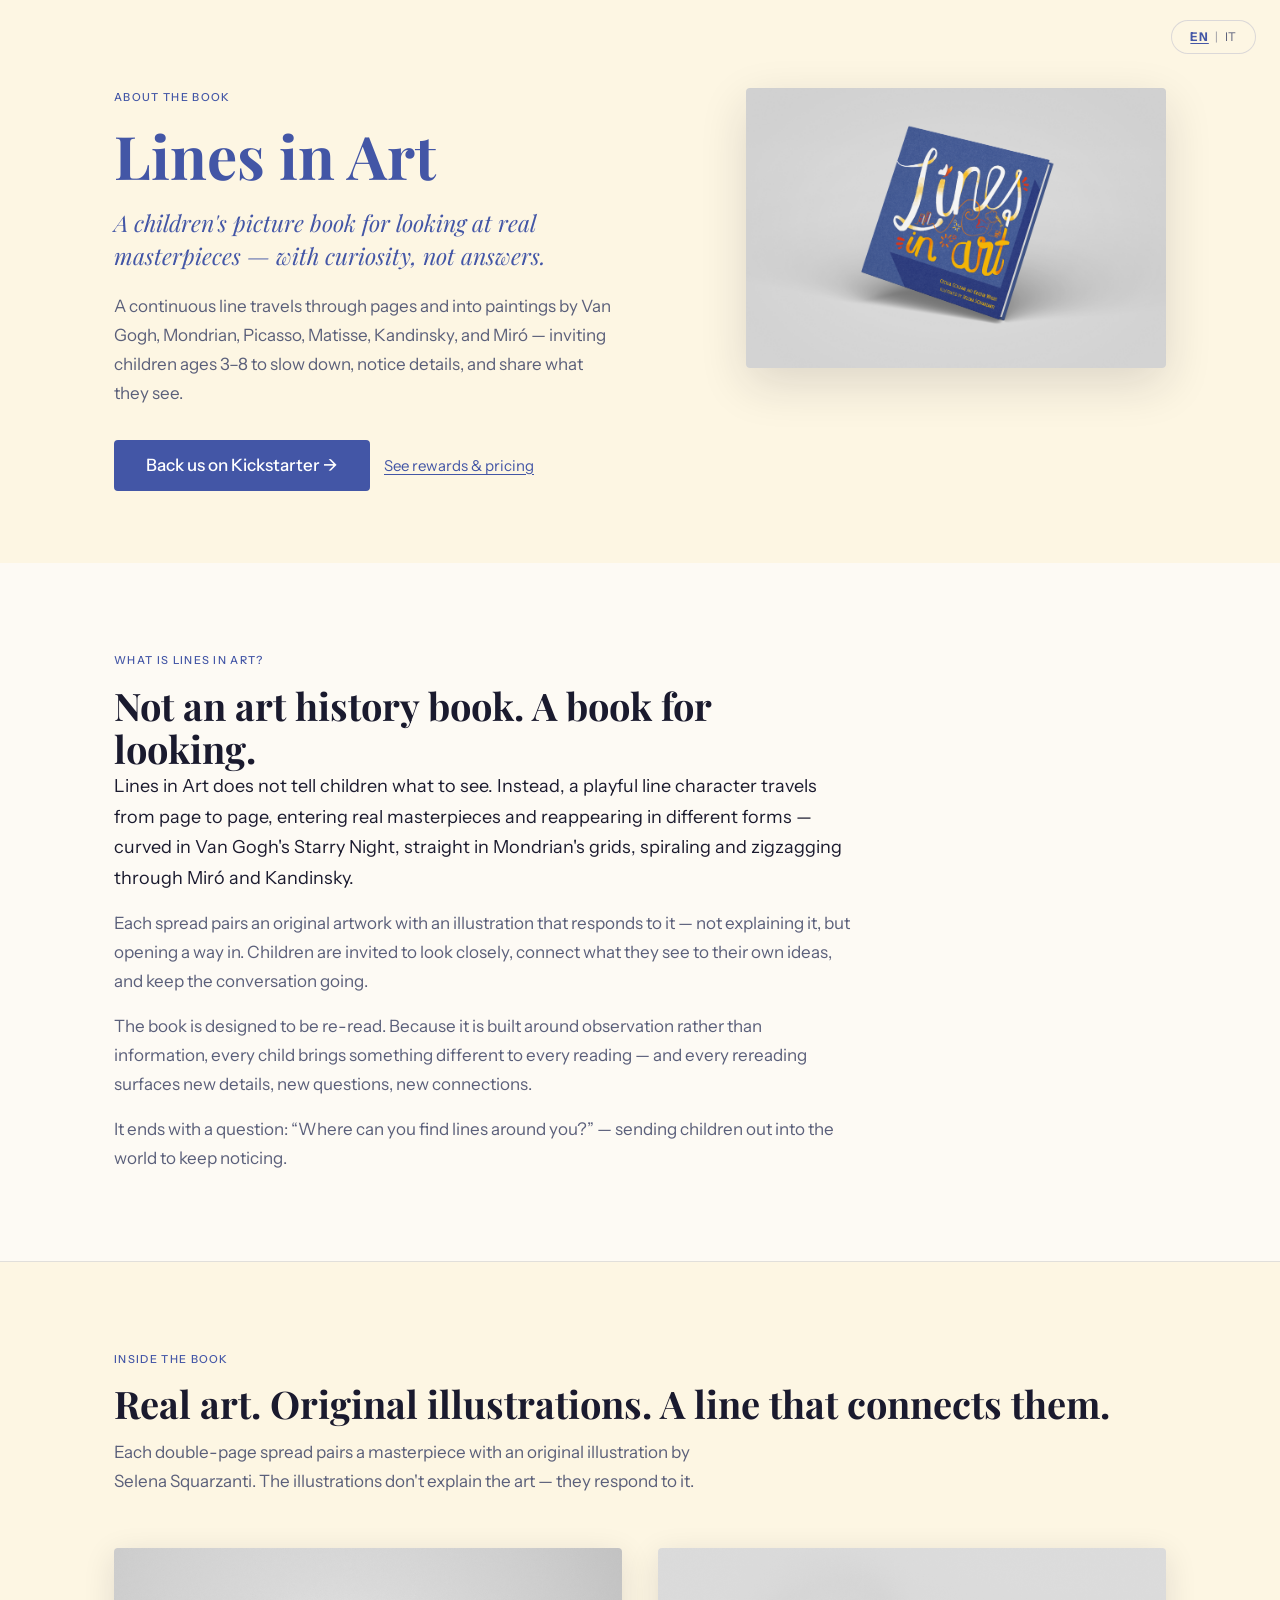
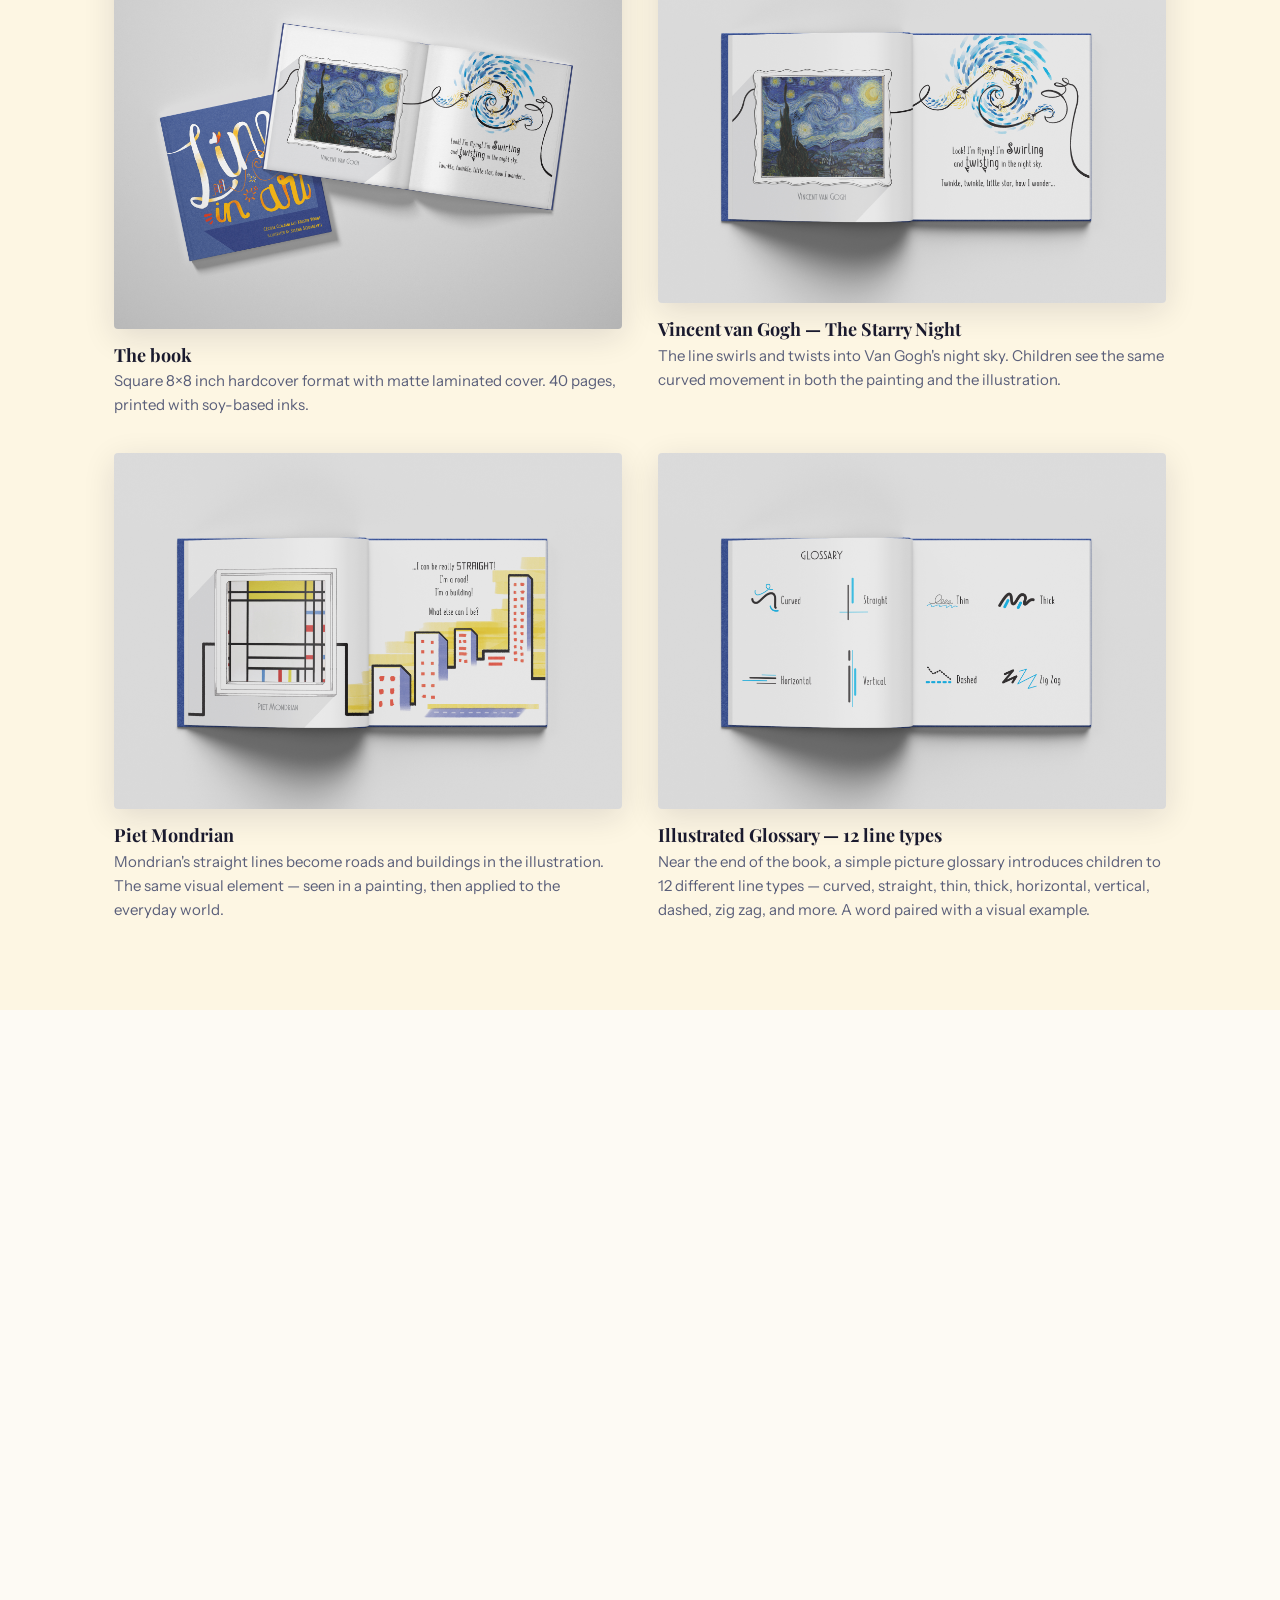
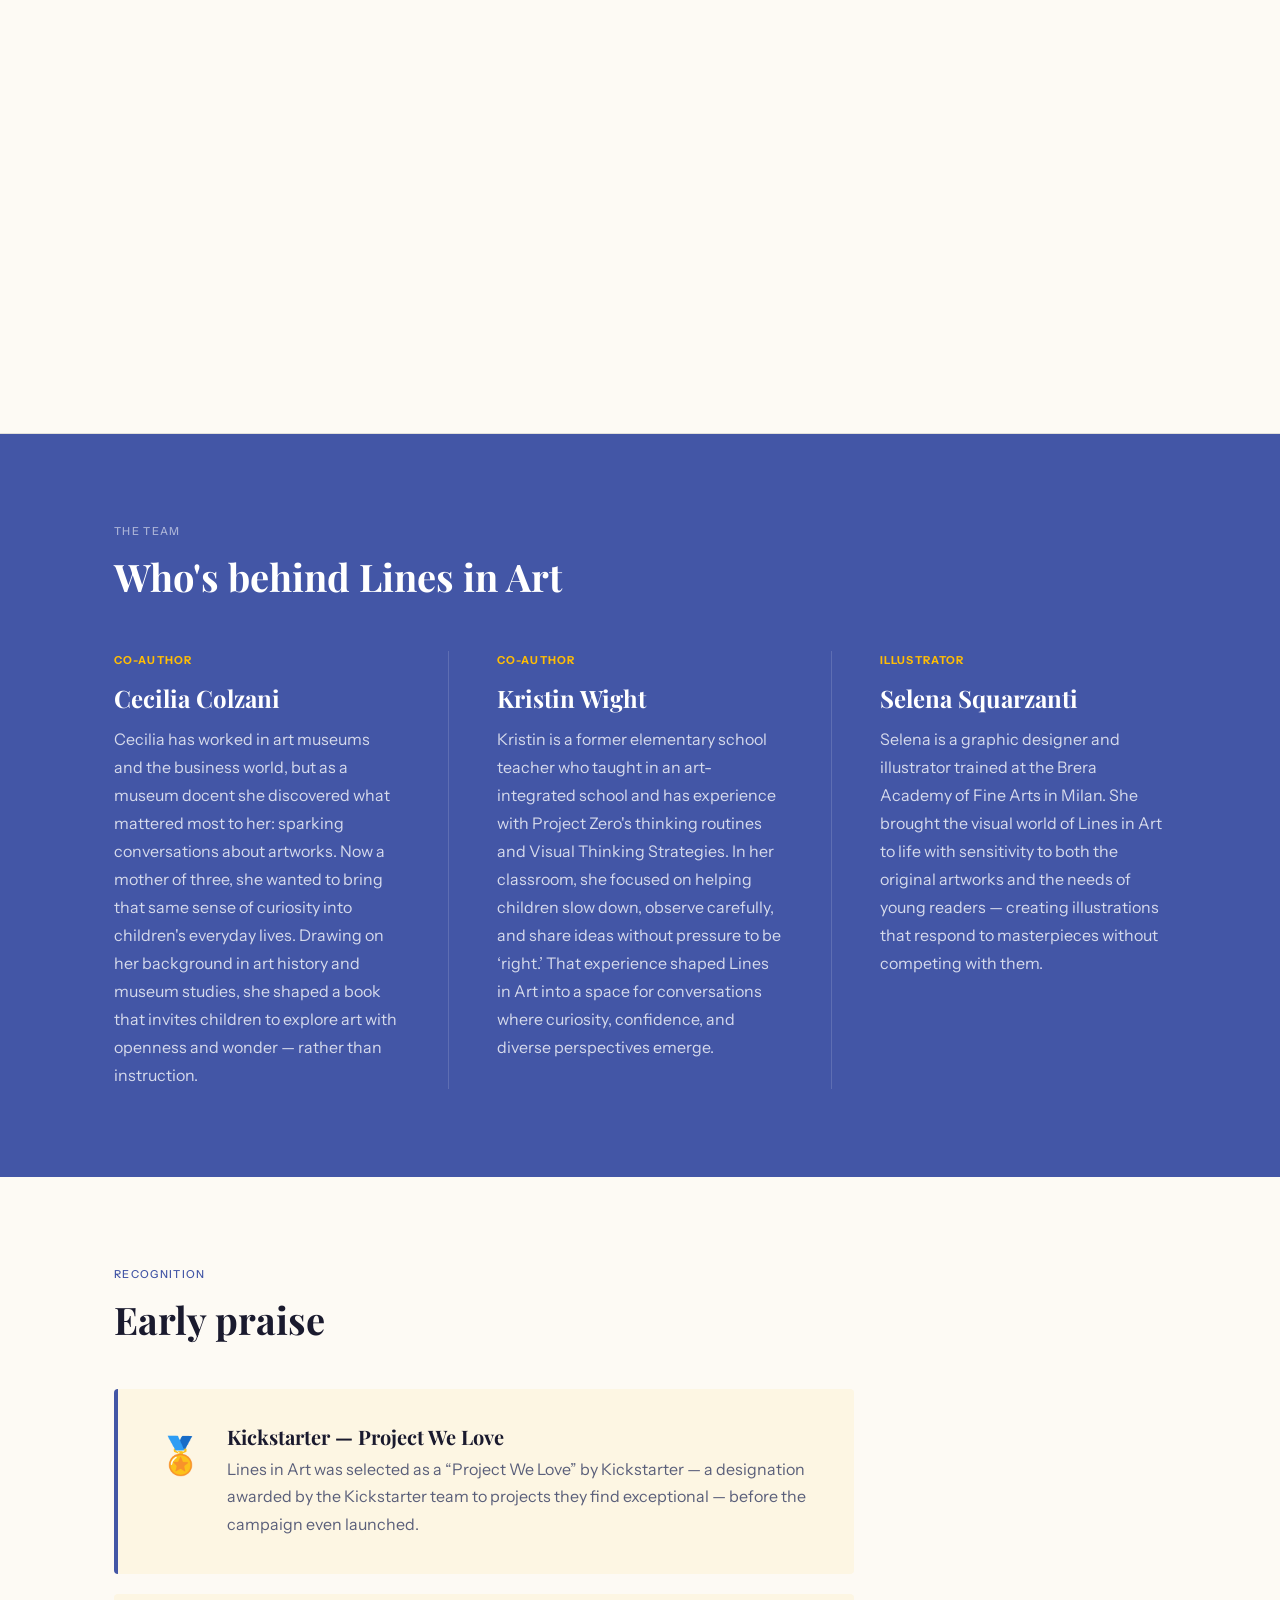
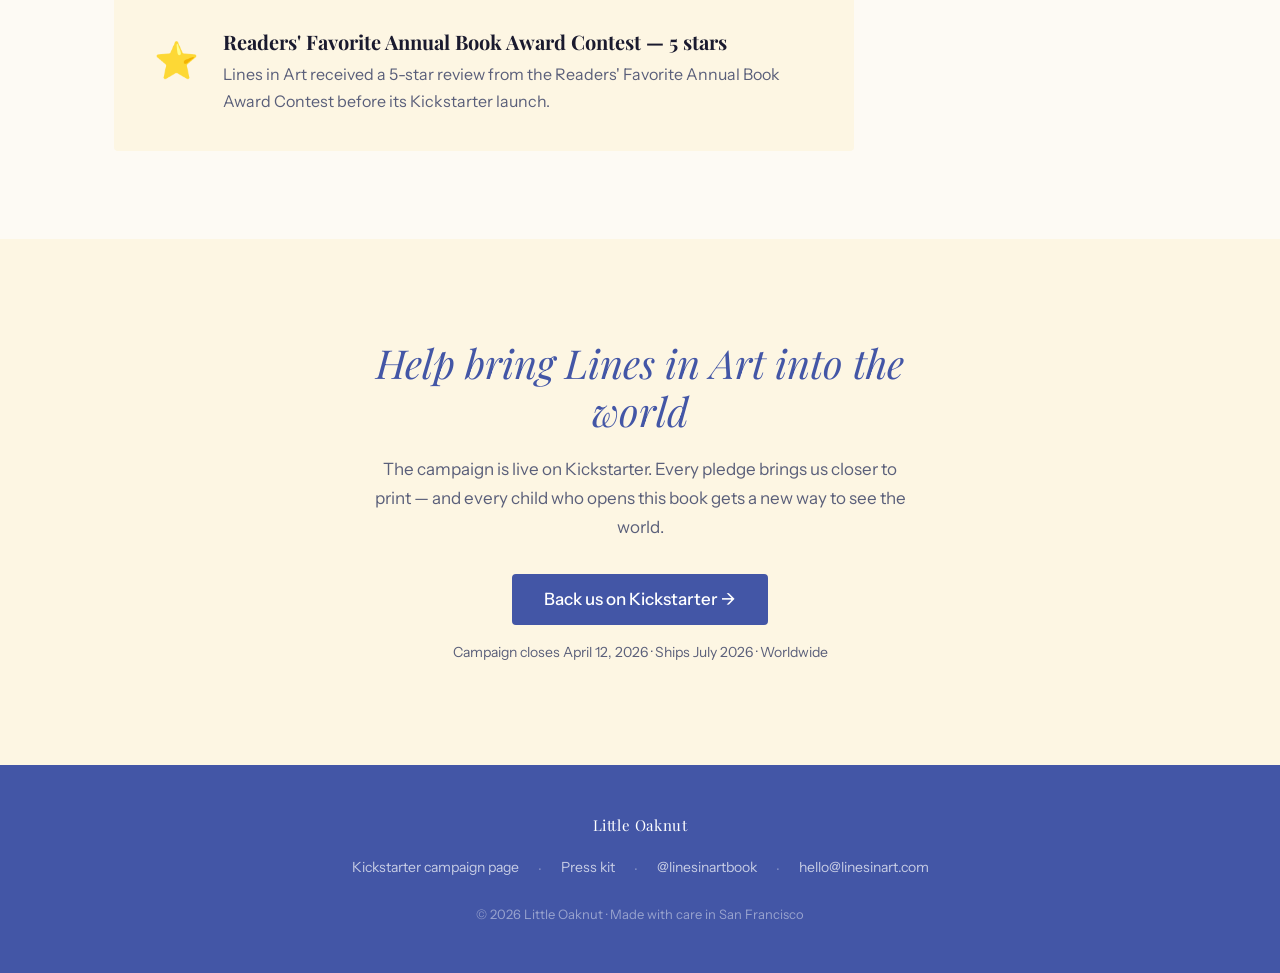
==== commit 0c51b19a: "Add Kickstarter 'Project We Love' recognition to about page and metadata - Add highlighted recogniti" ====
--- a/about/index.html
+++ b/about/index.html
@@ -104,7 +104,7 @@
           "suggestedMaxAge": 8
         },
         "about": "A children's picture book that teaches kids to observe and engage with real art masterpieces by Van Gogh, Mondrian, Picasso, Matisse, Kandinsky, and Miró through play and guided looking.",
-        "award": "5-star review, Readers' Favorite Annual Book Award Contest",
+        "award": ["Kickstarter Project We Love", "5-star review, Readers' Favorite Annual Book Award Contest"],
         "offers": {
           "@type": "Offer",
           "url": "https://www.kickstarter.com/projects/littleoaknut/lines-in-art",
@@ -322,9 +322,13 @@
     /* ─── Recognition ────────────────────────────────────────────────── */
     #recognition { padding: 88px 0; }
     #recognition h2 { margin-bottom: 48px; }
+    .recognition-cards { display: flex; flex-direction: column; gap: 20px; }
     .recognition-card {
       background: var(--cream); border-radius: 4px; padding: 36px 40px;
       display: flex; gap: 24px; align-items: flex-start; max-width: 740px;
+    }
+    .recognition-card.highlight {
+      border-left: 4px solid var(--blue);
     }
     .recognition-icon { font-size: 36px; flex-shrink: 0; }
     .recognition-text h3 { font-size: 20px; margin-bottom: 8px; }
@@ -677,18 +681,36 @@
           data-en="Early praise"
           data-it="Primi riconoscimenti">Early praise</h2>
 
-        <div class="recognition-card reveal">
-          <span class="recognition-icon" aria-hidden="true">⭐</span>
-          <div class="recognition-text">
-            <h3 data-en="Readers' Favorite Annual Book Award Contest — 5 stars"
-                data-it="Readers' Favorite Annual Book Award Contest — 5 stelle">
-              Readers' Favorite Annual Book Award Contest — 5 stars
-            </h3>
-            <p data-en="Lines in Art received a 5-star review from the Readers' Favorite Annual Book Award Contest before its Kickstarter launch."
-               data-it="Lines in Art ha ricevuto una recensione di 5 stelle dal Readers' Favorite Annual Book Award Contest prima del lancio su Kickstarter.">
-              Lines in Art received a 5-star review from the Readers' Favorite Annual Book Award Contest before its Kickstarter launch.
-            </p>
-          </div>
+        <div class="recognition-cards">
+
+          <div class="recognition-card highlight reveal">
+            <span class="recognition-icon" aria-hidden="true">🏅</span>
+            <div class="recognition-text">
+              <h3 data-en="Kickstarter — Project We Love"
+                  data-it="Kickstarter — Project We Love">
+                Kickstarter — Project We Love
+              </h3>
+              <p data-en="Lines in Art was selected as a &ldquo;Project We Love&rdquo; by Kickstarter — a designation awarded by the Kickstarter team to projects they find exceptional — before the campaign even launched."
+                 data-it="Lines in Art è stato selezionato come &ldquo;Project We Love&rdquo; da Kickstarter — un riconoscimento assegnato dal team di Kickstarter ai progetti che trovano eccezionali — ancora prima del lancio della campagna.">
+                Lines in Art was selected as a &ldquo;Project We Love&rdquo; by Kickstarter — a designation awarded by the Kickstarter team to projects they find exceptional — before the campaign even launched.
+              </p>
+            </div>
+          </div>
+
+          <div class="recognition-card reveal">
+            <span class="recognition-icon" aria-hidden="true">⭐</span>
+            <div class="recognition-text">
+              <h3 data-en="Readers' Favorite Annual Book Award Contest — 5 stars"
+                  data-it="Readers' Favorite Annual Book Award Contest — 5 stelle">
+                Readers' Favorite Annual Book Award Contest — 5 stars
+              </h3>
+              <p data-en="Lines in Art received a 5-star review from the Readers' Favorite Annual Book Award Contest before its Kickstarter launch."
+                 data-it="Lines in Art ha ricevuto una recensione di 5 stelle dal Readers' Favorite Annual Book Award Contest prima del lancio su Kickstarter.">
+                Lines in Art received a 5-star review from the Readers' Favorite Annual Book Award Contest before its Kickstarter launch.
+              </p>
+            </div>
+          </div>
+
         </div>
       </div>
     </section>
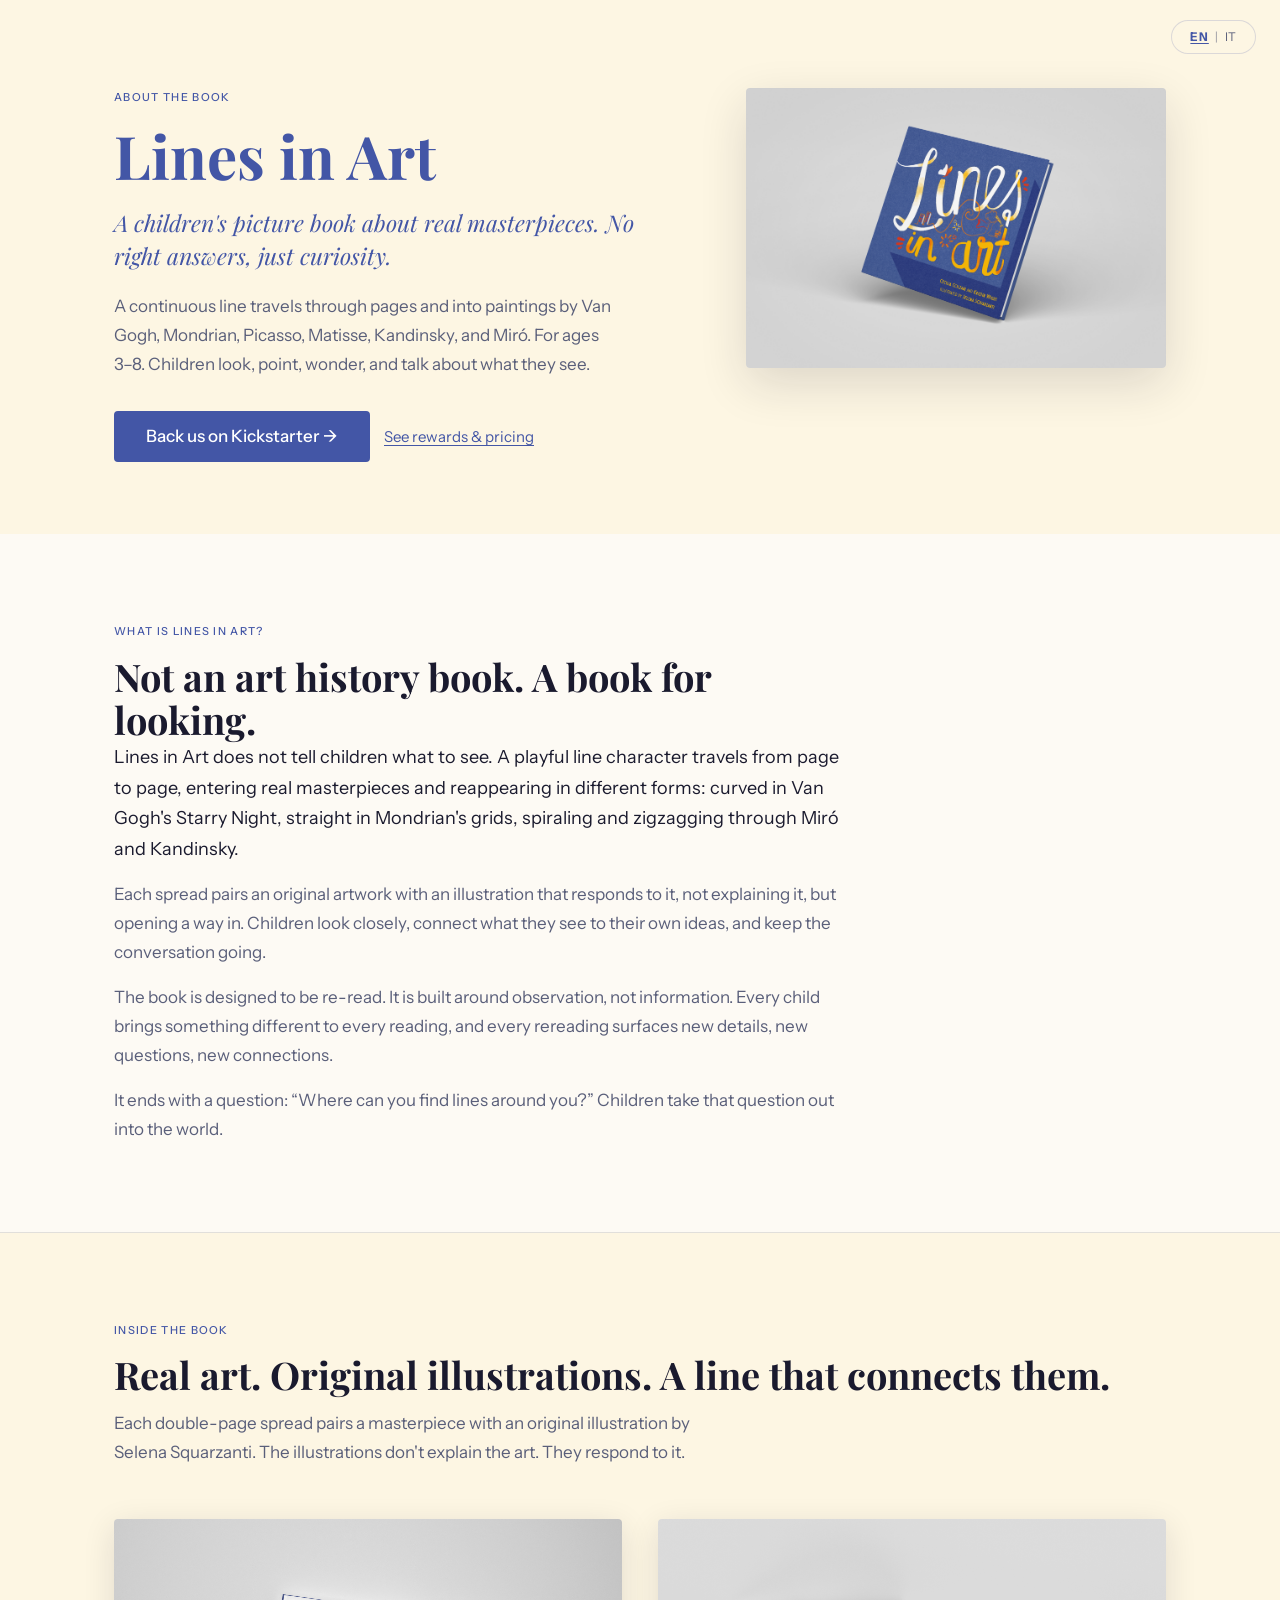
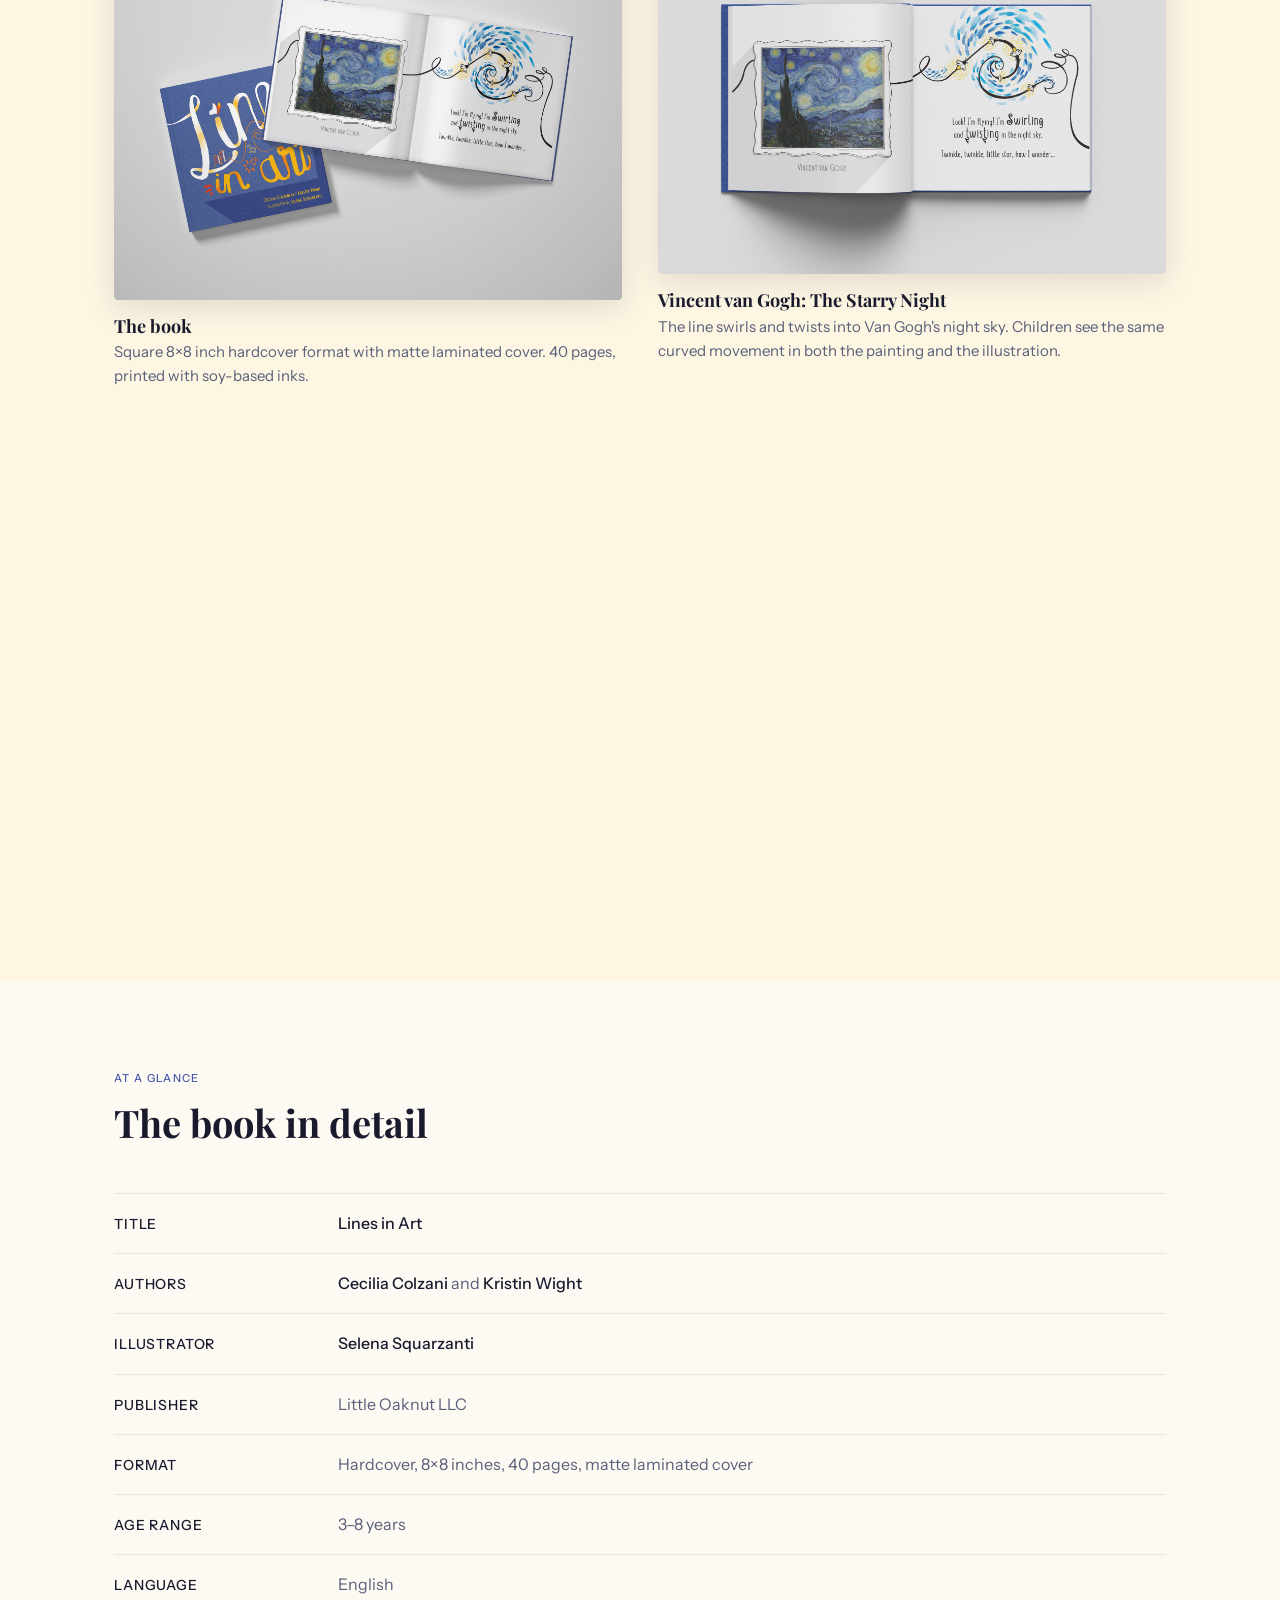
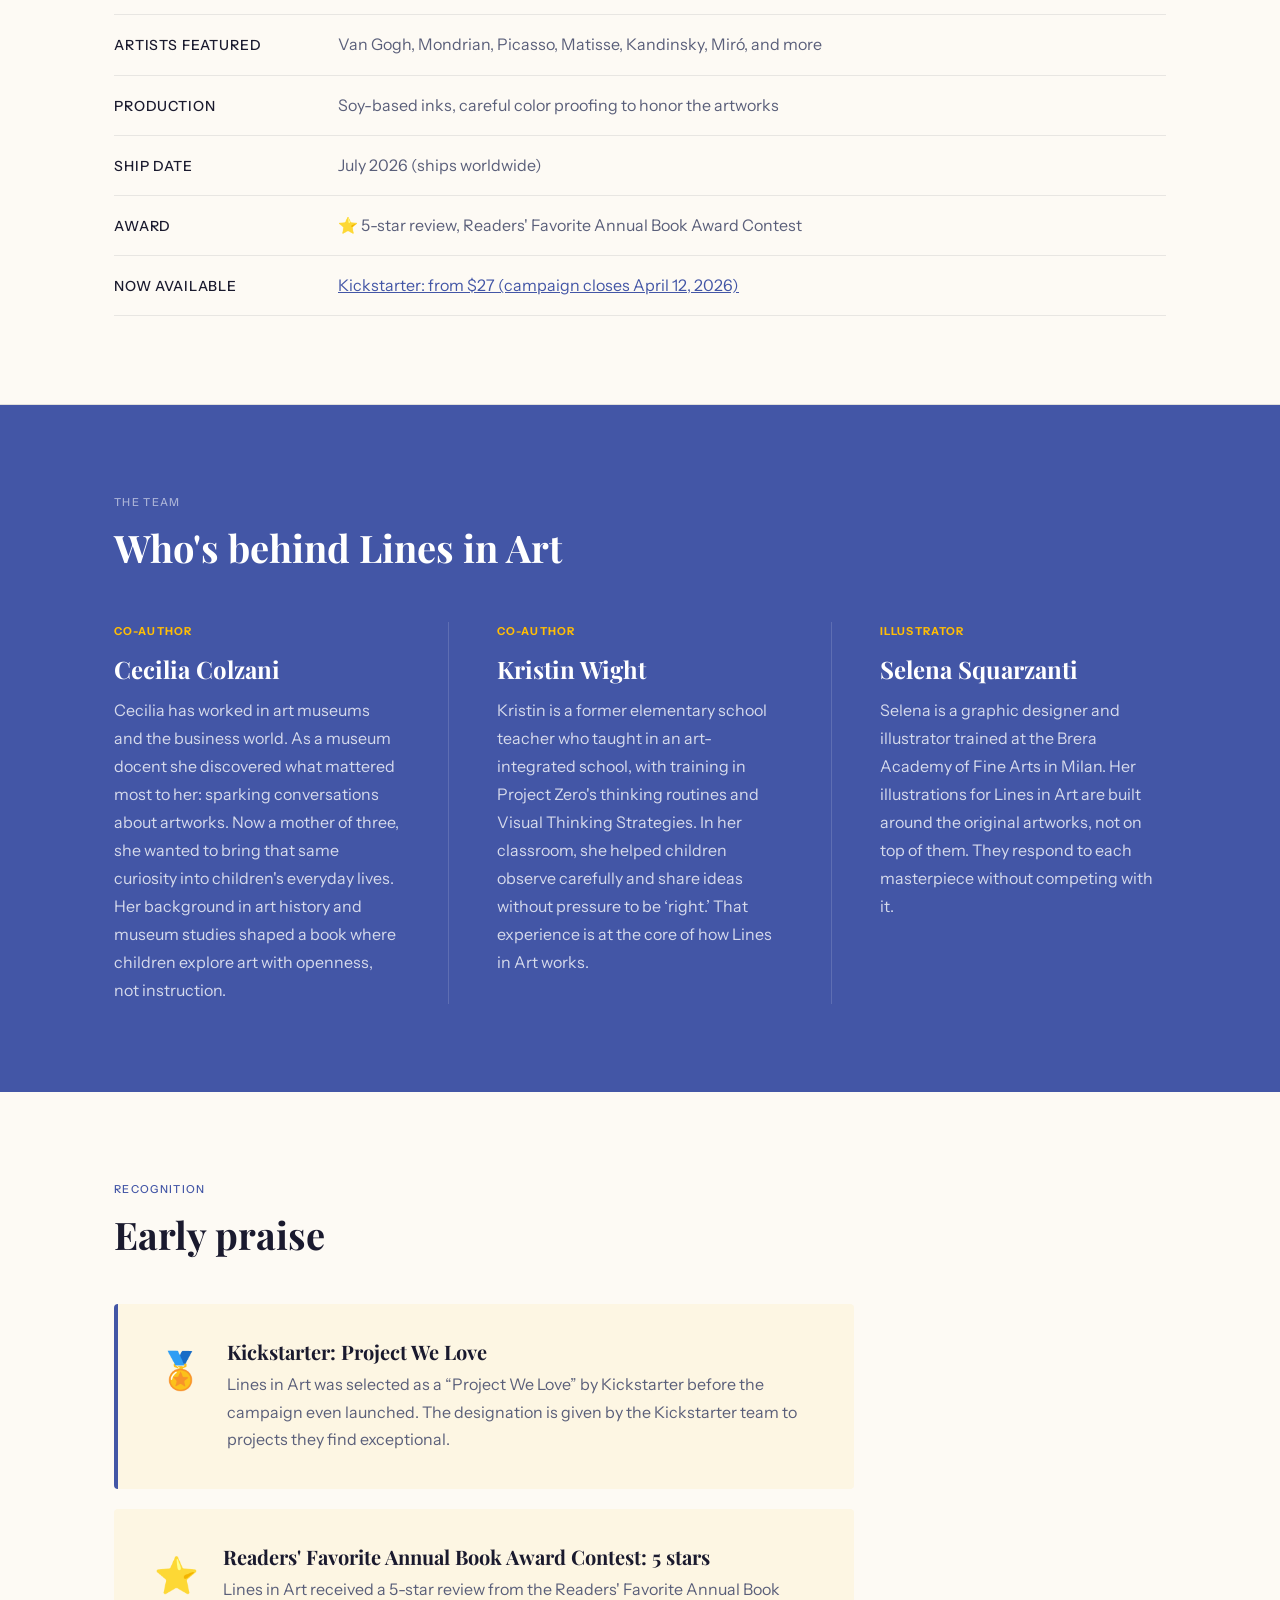
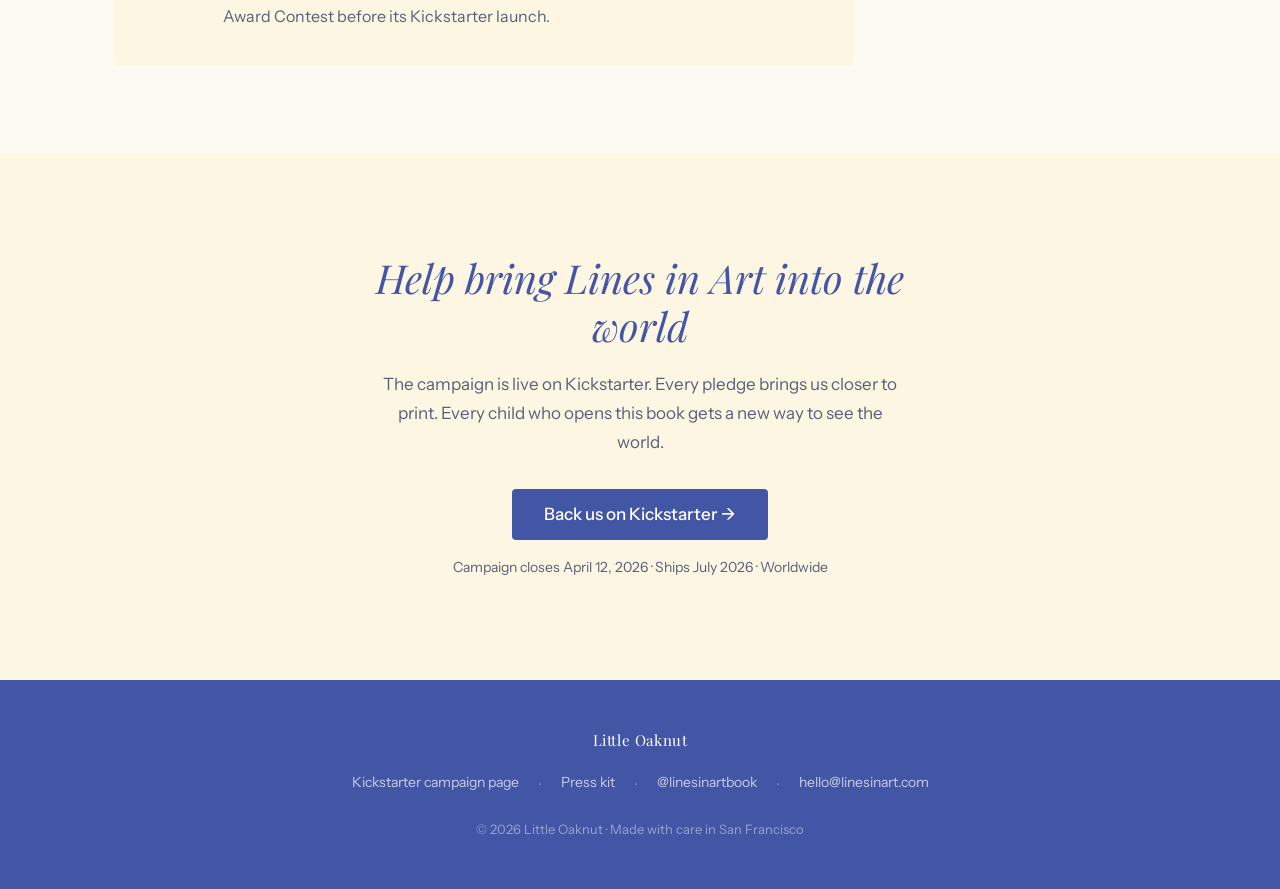
==== commit 16c42b94: "Remove em dashes and rewrite AI-sounding phrases across all pages Replaced all em dash usage (—) wit" ====
--- a/about/index.html
+++ b/about/index.html
@@ -5,7 +5,7 @@
   <meta name="viewport" content="width=device-width,initial-scale=1">
   <meta name="theme-color" content="#4356A6">
 
-  <title>About Lines in Art — Children's Picture Book by Cecilia Colzani &amp; Kristin Wight</title>
+  <title>About Lines in Art: Children's Picture Book by Cecilia Colzani &amp; Kristin Wight</title>
   <meta name="description" content="Lines in Art is a hardcover children's picture book for ages 3–8 featuring real masterpieces by Van Gogh, Mondrian, Picasso, and more. Written by Cecilia Colzani and Kristin Wight, illustrated by Selena Squarzanti. Now on Kickstarter.">
   <meta name="robots" content="index,follow,max-image-preview:large">
 
@@ -17,15 +17,15 @@
   <!-- Open Graph -->
   <meta property="og:type" content="website">
   <meta property="og:site_name" content="Lines in Art">
-  <meta property="og:title" content="About Lines in Art — Children's Picture Book">
-  <meta property="og:description" content="A hardcover picture book that invites children ages 3–8 to explore real masterpieces by Van Gogh, Mondrian, Picasso and more through play, observation, and conversation.">
+  <meta property="og:title" content="About Lines in Art: Children's Picture Book">
+  <meta property="og:description" content="A hardcover picture book for ages 3–8. Real masterpieces by Van Gogh, Mondrian, Picasso and more. Children look, wonder, and talk about what they see.">
   <meta property="og:url" content="https://linesinart.com/about/">
   <meta property="og:image" content="https://linesinart.com/about/assets/cover-and-interior.jpg">
 
   <!-- Twitter / X -->
   <meta name="twitter:card" content="summary_large_image">
-  <meta name="twitter:title" content="About Lines in Art — Children's Picture Book">
-  <meta name="twitter:description" content="A hardcover picture book that invites children ages 3–8 to explore real masterpieces through play and conversation.">
+  <meta name="twitter:title" content="About Lines in Art: Children's Picture Book">
+  <meta name="twitter:description" content="A hardcover picture book for ages 3–8. Real masterpieces by Van Gogh, Mondrian, Picasso and more. Children look, wonder, and talk about what they see.">
   <meta name="twitter:image" content="https://linesinart.com/about/assets/cover-and-interior.jpg">
 
   <!-- Structured data -->
@@ -57,7 +57,7 @@
         "@type": "WebPage",
         "@id": "https://linesinart.com/about/#webpage",
         "url": "https://linesinart.com/about/",
-        "name": "About Lines in Art — Children's Picture Book by Cecilia Colzani & Kristin Wight",
+        "name": "About Lines in Art: Children's Picture Book by Cecilia Colzani & Kristin Wight",
         "description": "Lines in Art is a hardcover children's picture book for ages 3–8 featuring real masterpieces by Van Gogh, Mondrian, Picasso, and more.",
         "isPartOf": { "@id": "https://linesinart.com/#website" },
         "about": { "@id": "https://linesinart.com/#book" },
@@ -379,15 +379,15 @@
           <h1>Lines in Art</h1>
 
           <p class="about-lead"
-            data-en="A children's picture book for looking at real masterpieces — with curiosity, not answers."
-            data-it="Un libro illustrato per bambini per scoprire i grandi capolavori — con curiosità, non con risposte.">
-            A children's picture book for looking at real masterpieces — with curiosity, not answers.
+            data-en="A children's picture book about real masterpieces. No right answers, just curiosity."
+            data-it="Un libro illustrato per bambini sui grandi capolavori. Non ci sono risposte giuste, solo curiosità.">
+            A children's picture book about real masterpieces. No right answers, just curiosity.
           </p>
 
           <p class="hero-body"
-            data-en="A continuous line travels through pages and into paintings by Van Gogh, Mondrian, Picasso, Matisse, Kandinsky, and Miró — inviting children ages 3–8 to slow down, notice details, and share what they see."
-            data-it="Una linea continua percorre le pagine ed entra nei dipinti di Van Gogh, Mondrian, Picasso, Matisse, Kandinsky e Miró — invitando i bambini dai 3 agli 8 anni a rallentare, osservare i dettagli e condividere ciò che vedono.">
-            A continuous line travels through pages and into paintings by Van Gogh, Mondrian, Picasso, Matisse, Kandinsky, and Miró — inviting children ages 3–8 to slow down, notice details, and share what they see.
+            data-en="A continuous line travels through pages and into paintings by Van Gogh, Mondrian, Picasso, Matisse, Kandinsky, and Miró. For ages 3–8. Children look, point, wonder, and talk about what they see."
+            data-it="Una linea continua percorre le pagine ed entra nei dipinti di Van Gogh, Mondrian, Picasso, Matisse, Kandinsky e Miró. Per bambini dai 3 agli 8 anni. I bambini guardano, indicano, si chiedono e parlano di quello che vedono.">
+            A continuous line travels through pages and into paintings by Van Gogh, Mondrian, Picasso, Matisse, Kandinsky, and Miró. For ages 3–8. Children look, point, wonder, and talk about what they see.
           </p>
 
           <div class="hero-ctas">
@@ -408,9 +408,9 @@
           <img src="assets/cover-perspective.jpg"
             width="840" height="630"
             loading="eager"
-            data-alt-en="Lines in Art hardcover book — tilted cover view showing the square format and blue cover design"
-            data-alt-it="Libro Lines in Art copertina rigida — vista inclinata che mostra il formato quadrato e il design della copertina blu"
-            alt="Lines in Art hardcover book — tilted cover view showing the square format and blue cover design">
+            data-alt-en="Lines in Art hardcover book, tilted cover view showing the square format and blue cover design"
+            data-alt-it="Libro Lines in Art copertina rigida, vista inclinata che mostra il formato quadrato e il design della copertina blu"
+            alt="Lines in Art hardcover book, tilted cover view showing the square format and blue cover design">
         </div>
 
       </div>
@@ -431,24 +431,24 @@
             Not an art history book. A book for looking.
           </h2>
 
-          <p data-en="Lines in Art does not tell children what to see. Instead, a playful line character travels from page to page, entering real masterpieces and reappearing in different forms — curved in Van Gogh's Starry Night, straight in Mondrian's grids, spiraling and zigzagging through Miró and Kandinsky."
-             data-it="Lines in Art non dice ai bambini cosa vedere. Invece, un personaggio-linea giocoso viaggia di pagina in pagina, entrando in veri capolavori e riapparendo in forme diverse — curvo nella Notte stellata di Van Gogh, dritto nelle griglie di Mondrian, a spirale e a zigzag attraverso Miró e Kandinsky.">
-            Lines in Art does not tell children what to see. Instead, a playful line character travels from page to page, entering real masterpieces and reappearing in different forms — curved in Van Gogh's Starry Night, straight in Mondrian's grids, spiraling and zigzagging through Miró and Kandinsky.
+          <p data-en="Lines in Art does not tell children what to see. A playful line character travels from page to page, entering real masterpieces and reappearing in different forms: curved in Van Gogh's Starry Night, straight in Mondrian's grids, spiraling and zigzagging through Miró and Kandinsky."
+             data-it="Lines in Art non dice ai bambini cosa vedere. Un personaggio-linea giocoso viaggia di pagina in pagina, entrando in veri capolavori e riapparendo in forme diverse: curvo nella Notte stellata di Van Gogh, dritto nelle griglie di Mondrian, a spirale e a zigzag attraverso Miró e Kandinsky.">
+            Lines in Art does not tell children what to see. A playful line character travels from page to page, entering real masterpieces and reappearing in different forms: curved in Van Gogh's Starry Night, straight in Mondrian's grids, spiraling and zigzagging through Miró and Kandinsky.
           </p>
 
-          <p data-en="Each spread pairs an original artwork with an illustration that responds to it — not explaining it, but opening a way in. Children are invited to look closely, connect what they see to their own ideas, and keep the conversation going."
-             data-it="Ogni doppia pagina abbina un'opera originale a un'illustrazione che vi risponde — non spiegandola, ma aprendo una via d'accesso. I bambini sono invitati a osservare attentamente, collegare ciò che vedono alle proprie idee e continuare la conversazione.">
-            Each spread pairs an original artwork with an illustration that responds to it — not explaining it, but opening a way in. Children are invited to look closely, connect what they see to their own ideas, and keep the conversation going.
+          <p data-en="Each spread pairs an original artwork with an illustration that responds to it, not explaining it, but opening a way in. Children look closely, connect what they see to their own ideas, and keep the conversation going."
+             data-it="Ogni doppia pagina abbina un'opera originale a un'illustrazione che vi risponde, non spiegandola, ma aprendo una via d'accesso. I bambini osservano attentamente, collegano ciò che vedono alle proprie idee e continuano la conversazione.">
+            Each spread pairs an original artwork with an illustration that responds to it, not explaining it, but opening a way in. Children look closely, connect what they see to their own ideas, and keep the conversation going.
           </p>
 
-          <p data-en="The book is designed to be re-read. Because it is built around observation rather than information, every child brings something different to every reading — and every rereading surfaces new details, new questions, new connections."
-             data-it="Il libro è progettato per essere riletto. Poiché è costruito intorno all'osservazione piuttosto che all'informazione, ogni bambino porta qualcosa di diverso a ogni lettura — e ogni rilettura fa emergere nuovi dettagli, nuove domande, nuove connessioni.">
-            The book is designed to be re-read. Because it is built around observation rather than information, every child brings something different to every reading — and every rereading surfaces new details, new questions, new connections.
+          <p data-en="The book is designed to be re-read. It is built around observation, not information. Every child brings something different to every reading, and every rereading surfaces new details, new questions, new connections."
+             data-it="Il libro è progettato per essere riletto. È costruito intorno all'osservazione, non all'informazione. Ogni bambino porta qualcosa di diverso a ogni lettura, e ogni rilettura fa emergere nuovi dettagli, nuove domande, nuove connessioni.">
+            The book is designed to be re-read. It is built around observation, not information. Every child brings something different to every reading, and every rereading surfaces new details, new questions, new connections.
           </p>
 
-          <p data-en="It ends with a question: &ldquo;Where can you find lines around you?&rdquo; — sending children out into the world to keep noticing."
-             data-it="Si conclude con una domanda: &ldquo;Dove puoi trovare le linee intorno a te?&rdquo; — mandando i bambini nel mondo a continuare a osservare.">
-            It ends with a question: &ldquo;Where can you find lines around you?&rdquo; — sending children out into the world to keep noticing.
+          <p data-en="It ends with a question: &ldquo;Where can you find lines around you?&rdquo; Children take that question out into the world."
+             data-it="Si conclude con una domanda: &ldquo;Dove puoi trovare le linee intorno a te?&rdquo; I bambini portano quella domanda nel mondo.">
+            It ends with a question: &ldquo;Where can you find lines around you?&rdquo; Children take that question out into the world.
           </p>
         </div>
       </div>
@@ -471,9 +471,9 @@
             Real art. Original illustrations. A line that connects them.
           </h2>
           <p class="inside-intro"
-            data-en="Each double-page spread pairs a masterpiece with an original illustration by Selena Squarzanti. The illustrations don't explain the art — they respond to it."
-            data-it="Ogni doppia pagina abbina un capolavoro a un'illustrazione originale di Selena Squarzanti. Le illustrazioni non spiegano l'arte — vi rispondono.">
-            Each double-page spread pairs a masterpiece with an original illustration by Selena Squarzanti. The illustrations don't explain the art — they respond to it.
+            data-en="Each double-page spread pairs a masterpiece with an original illustration by Selena Squarzanti. The illustrations don't explain the art. They respond to it."
+            data-it="Ogni doppia pagina abbina un capolavoro a un'illustrazione originale di Selena Squarzanti. Le illustrazioni non spiegano l'arte. Vi rispondono.">
+            Each double-page spread pairs a masterpiece with an original illustration by Selena Squarzanti. The illustrations don't explain the art. They respond to it.
           </p>
         </div>
 
@@ -505,7 +505,7 @@
               data-alt-it="Doppia pagina: la Notte stellata di Van Gogh a sinistra, con un'illustrazione originale di una linea vorticosa a destra e il testo 'Guarda! Sto volando! Sono Vorticoso e contorto nel cielo notturno.'"
               alt="Interior spread: Van Gogh's Starry Night on the left, with an original illustration of a swirling, twisting line on the right and the text 'Look! I'm flying! I'm Swirling and twisting in the night sky.'">
             <div class="spread-caption">
-              <h3 data-en="Vincent van Gogh — The Starry Night" data-it="Vincent van Gogh — La Notte Stellata">Vincent van Gogh — The Starry Night</h3>
+              <h3 data-en="Vincent van Gogh: The Starry Night" data-it="Vincent van Gogh: La Notte Stellata">Vincent van Gogh: The Starry Night</h3>
               <p data-en="The line swirls and twists into Van Gogh's night sky. Children see the same curved movement in both the painting and the illustration."
                  data-it="La linea si arriccia e si torce nel cielo notturno di Van Gogh. I bambini vedono lo stesso movimento curvo sia nel dipinto che nell'illustrazione.">
                 The line swirls and twists into Van Gogh's night sky. Children see the same curved movement in both the painting and the illustration.
@@ -523,9 +523,9 @@
               alt="Interior spread: Piet Mondrian's grid painting on the left, with an original illustration of straight lines forming a city skyline on the right and the text '...I can be really STRAIGHT! I'm a road! I'm a building! What else can I be?'">
             <div class="spread-caption">
               <h3 data-en="Piet Mondrian" data-it="Piet Mondrian">Piet Mondrian</h3>
-              <p data-en="Mondrian's straight lines become roads and buildings in the illustration. The same visual element — seen in a painting, then applied to the everyday world."
-                 data-it="Le linee rette di Mondrian diventano strade ed edifici nell'illustrazione. Lo stesso elemento visivo — visto in un dipinto, poi applicato al mondo quotidiano.">
-                Mondrian's straight lines become roads and buildings in the illustration. The same visual element — seen in a painting, then applied to the everyday world.
+              <p data-en="Mondrian's straight lines become roads and buildings in the illustration. The same visual element, first seen in a painting, then applied to the everyday world."
+                 data-it="Le linee rette di Mondrian diventano strade ed edifici nell'illustrazione. Lo stesso elemento visivo, prima visto in un dipinto, poi applicato al mondo quotidiano.">
+                Mondrian's straight lines become roads and buildings in the illustration. The same visual element, first seen in a painting, then applied to the everyday world.
               </p>
             </div>
           </div>
@@ -535,14 +535,14 @@
               class="spread-img"
               width="1200" height="840"
               loading="lazy"
-              data-alt-en="Lines in Art glossary spread showing 8 line types: Curved, Straight, Thin, Thick, Horizontal, Vertical, Dashed, Zig Zag — each illustrated with a simple visual example"
-              data-alt-it="Glossario di Lines in Art con 8 tipi di linee: Curva, Dritta, Sottile, Spessa, Orizzontale, Verticale, Tratteggiata, Zigzag — ciascuna illustrata con un semplice esempio visivo"
-              alt="Lines in Art glossary spread showing 8 line types: Curved, Straight, Thin, Thick, Horizontal, Vertical, Dashed, Zig Zag — each illustrated with a simple visual example">
+              data-alt-en="Lines in Art glossary spread showing 8 line types: Curved, Straight, Thin, Thick, Horizontal, Vertical, Dashed, Zig Zag, each illustrated with a simple visual example"
+              data-alt-it="Glossario di Lines in Art con 8 tipi di linee: Curva, Dritta, Sottile, Spessa, Orizzontale, Verticale, Tratteggiata, Zigzag, ciascuna illustrata con un semplice esempio visivo"
+              alt="Lines in Art glossary spread showing 8 line types: Curved, Straight, Thin, Thick, Horizontal, Vertical, Dashed, Zig Zag, each illustrated with a simple visual example">
             <div class="spread-caption">
-              <h3 data-en="Illustrated Glossary — 12 line types" data-it="Glossario illustrato — 12 tipi di linee">Illustrated Glossary — 12 line types</h3>
-              <p data-en="Near the end of the book, a simple picture glossary introduces children to 12 different line types — curved, straight, thin, thick, horizontal, vertical, dashed, zig zag, and more. A word paired with a visual example."
-                 data-it="Verso la fine del libro, un semplice glossario illustrato introduce i bambini a 12 diversi tipi di linee — curva, dritta, sottile, spessa, orizzontale, verticale, tratteggiata, zigzag e altre. Una parola abbinata a un esempio visivo.">
-                Near the end of the book, a simple picture glossary introduces children to 12 different line types — curved, straight, thin, thick, horizontal, vertical, dashed, zig zag, and more. A word paired with a visual example.
+              <h3 data-en="Illustrated Glossary: 12 line types" data-it="Glossario illustrato: 12 tipi di linee">Illustrated Glossary: 12 line types</h3>
+              <p data-en="Near the end of the book, a simple picture glossary shows 12 different line types: curved, straight, thin, thick, horizontal, vertical, dashed, zig zag, and more. Each word is paired with a visual example."
+                 data-it="Verso la fine del libro, un semplice glossario illustrato mostra 12 diversi tipi di linee: curva, dritta, sottile, spessa, orizzontale, verticale, tratteggiata, zigzag e altre. Ogni parola è abbinata a un esempio visivo.">
+                Near the end of the book, a simple picture glossary shows 12 different line types: curved, straight, thin, thick, horizontal, vertical, dashed, zig zag, and more. Each word is paired with a visual example.
               </p>
             </div>
           </div>
@@ -612,9 +612,9 @@
             <dt class="fact-label" data-en="Now available" data-it="Disponibile ora">Now available</dt>
             <dd class="fact-value">
               <a href="https://www.kickstarter.com/projects/littleoaknut/lines-in-art" target="_blank" rel="noopener"
-                data-en="Kickstarter — from $27 (campaign closes April 12, 2026)"
-                data-it="Kickstarter — da $27 (campagna chiude il 12 aprile 2026)">
-                Kickstarter — from $27 (campaign closes April 12, 2026)
+                data-en="Kickstarter: from $27 (campaign closes April 12, 2026)"
+                data-it="Kickstarter: da $27 (campagna chiude il 12 aprile 2026)">
+                Kickstarter: from $27 (campaign closes April 12, 2026)
               </a>
             </dd>
           </div>
@@ -641,27 +641,27 @@
           <div class="creator reveal">
             <span class="creator-role" data-en="Co-author" data-it="Co-autrice">Co-author</span>
             <h3>Cecilia Colzani</h3>
-            <p data-en="Cecilia has worked in art museums and the business world, but as a museum docent she discovered what mattered most to her: sparking conversations about artworks. Now a mother of three, she wanted to bring that same sense of curiosity into children's everyday lives. Drawing on her background in art history and museum studies, she shaped a book that invites children to explore art with openness and wonder — rather than instruction."
-               data-it="Cecilia ha lavorato in musei d'arte e nel mondo degli affari, ma come docente museale ha scoperto ciò che le importava di più: far nascere conversazioni sulle opere d'arte. Ora madre di tre figli, ha voluto portare lo stesso senso di curiosità nella vita quotidiana dei bambini. Attingendo alla sua formazione in storia dell'arte e museologia, ha dato forma a un libro che invita i bambini a esplorare l'arte con apertura e meraviglia — non con istruzione.">
-              Cecilia has worked in art museums and the business world, but as a museum docent she discovered what mattered most to her: sparking conversations about artworks. Now a mother of three, she wanted to bring that same sense of curiosity into children's everyday lives. Drawing on her background in art history and museum studies, she shaped a book that invites children to explore art with openness and wonder — rather than instruction.
+            <p data-en="Cecilia has worked in art museums and the business world. As a museum docent she discovered what mattered most to her: sparking conversations about artworks. Now a mother of three, she wanted to bring that same curiosity into children's everyday lives. Her background in art history and museum studies shaped a book where children explore art with openness, not instruction."
+               data-it="Cecilia ha lavorato in musei d'arte e nel mondo degli affari. Come docente museale ha scoperto ciò che le importava di più: far nascere conversazioni sulle opere d'arte. Ora madre di tre figli, ha voluto portare quella stessa curiosità nella vita quotidiana dei bambini. La sua formazione in storia dell'arte e museologia ha dato forma a un libro in cui i bambini esplorano l'arte con apertura, non con istruzione.">
+              Cecilia has worked in art museums and the business world. As a museum docent she discovered what mattered most to her: sparking conversations about artworks. Now a mother of three, she wanted to bring that same curiosity into children's everyday lives. Her background in art history and museum studies shaped a book where children explore art with openness, not instruction.
             </p>
           </div>
 
           <div class="creator reveal">
             <span class="creator-role" data-en="Co-author" data-it="Co-autrice">Co-author</span>
             <h3>Kristin Wight</h3>
-            <p data-en="Kristin is a former elementary school teacher who taught in an art-integrated school and has experience with Project Zero's thinking routines and Visual Thinking Strategies. In her classroom, she focused on helping children slow down, observe carefully, and share ideas without pressure to be &lsquo;right.&rsquo; That experience shaped Lines in Art into a space for conversations where curiosity, confidence, and diverse perspectives emerge."
-               data-it="Kristin è un'ex insegnante elementare che ha insegnato in una scuola integrata con l'arte e ha esperienza con le routine di pensiero di Project Zero e le Visual Thinking Strategies. Nella sua classe, si concentrava nell'aiutare i bambini a rallentare, osservare con attenzione e condividere idee senza la pressione di avere &lsquo;ragione.&rsquo; Quell'esperienza ha trasformato Lines in Art in uno spazio per conversazioni in cui emergono curiosità, fiducia e prospettive diverse.">
-              Kristin is a former elementary school teacher who taught in an art-integrated school and has experience with Project Zero's thinking routines and Visual Thinking Strategies. In her classroom, she focused on helping children slow down, observe carefully, and share ideas without pressure to be &lsquo;right.&rsquo; That experience shaped Lines in Art into a space for conversations where curiosity, confidence, and diverse perspectives emerge.
+            <p data-en="Kristin is a former elementary school teacher who taught in an art-integrated school, with training in Project Zero's thinking routines and Visual Thinking Strategies. In her classroom, she helped children observe carefully and share ideas without pressure to be &lsquo;right.&rsquo; That experience is at the core of how Lines in Art works."
+               data-it="Kristin è un'ex insegnante elementare che ha insegnato in una scuola integrata con l'arte, con formazione nelle routine di pensiero di Project Zero e nelle Visual Thinking Strategies. Nella sua classe, aiutava i bambini a osservare con attenzione e condividere idee senza la pressione di avere &lsquo;ragione.&rsquo; Quell'esperienza è al cuore di come funziona Lines in Art.">
+              Kristin is a former elementary school teacher who taught in an art-integrated school, with training in Project Zero's thinking routines and Visual Thinking Strategies. In her classroom, she helped children observe carefully and share ideas without pressure to be &lsquo;right.&rsquo; That experience is at the core of how Lines in Art works.
             </p>
           </div>
 
           <div class="creator reveal">
             <span class="creator-role" data-en="Illustrator" data-it="Illustratrice">Illustrator</span>
             <h3>Selena Squarzanti</h3>
-            <p data-en="Selena is a graphic designer and illustrator trained at the Brera Academy of Fine Arts in Milan. She brought the visual world of Lines in Art to life with sensitivity to both the original artworks and the needs of young readers — creating illustrations that respond to masterpieces without competing with them."
-               data-it="Selena è una graphic designer e illustratrice formata all'Accademia di Belle Arti di Brera a Milano. Ha dato vita al mondo visivo di Lines in Art con sensibilità sia verso le opere originali che verso le esigenze dei giovani lettori — creando illustrazioni che rispondono ai capolavori senza competere con loro.">
-              Selena is a graphic designer and illustrator trained at the Brera Academy of Fine Arts in Milan. She brought the visual world of Lines in Art to life with sensitivity to both the original artworks and the needs of young readers — creating illustrations that respond to masterpieces without competing with them.
+            <p data-en="Selena is a graphic designer and illustrator trained at the Brera Academy of Fine Arts in Milan. Her illustrations for Lines in Art are built around the original artworks, not on top of them. They respond to each masterpiece without competing with it."
+               data-it="Selena è una graphic designer e illustratrice formata all'Accademia di Belle Arti di Brera a Milano. Le sue illustrazioni per Lines in Art sono costruite attorno alle opere originali, non sopra di esse. Rispondono a ogni capolavoro senza competere con esso.">
+              Selena is a graphic designer and illustrator trained at the Brera Academy of Fine Arts in Milan. Her illustrations for Lines in Art are built around the original artworks, not on top of them. They respond to each masterpiece without competing with it.
             </p>
           </div>
 
@@ -686,13 +686,13 @@
           <div class="recognition-card highlight reveal">
             <span class="recognition-icon" aria-hidden="true">🏅</span>
             <div class="recognition-text">
-              <h3 data-en="Kickstarter — Project We Love"
-                  data-it="Kickstarter — Project We Love">
-                Kickstarter — Project We Love
+              <h3 data-en="Kickstarter: Project We Love"
+                  data-it="Kickstarter: Project We Love">
+                Kickstarter: Project We Love
               </h3>
-              <p data-en="Lines in Art was selected as a &ldquo;Project We Love&rdquo; by Kickstarter — a designation awarded by the Kickstarter team to projects they find exceptional — before the campaign even launched."
-                 data-it="Lines in Art è stato selezionato come &ldquo;Project We Love&rdquo; da Kickstarter — un riconoscimento assegnato dal team di Kickstarter ai progetti che trovano eccezionali — ancora prima del lancio della campagna.">
-                Lines in Art was selected as a &ldquo;Project We Love&rdquo; by Kickstarter — a designation awarded by the Kickstarter team to projects they find exceptional — before the campaign even launched.
+              <p data-en="Lines in Art was selected as a &ldquo;Project We Love&rdquo; by Kickstarter before the campaign even launched. The designation is given by the Kickstarter team to projects they find exceptional."
+                 data-it="Lines in Art è stato selezionato come &ldquo;Project We Love&rdquo; da Kickstarter ancora prima del lancio della campagna. Il riconoscimento viene assegnato dal team di Kickstarter ai progetti che trovano eccezionali.">
+                Lines in Art was selected as a &ldquo;Project We Love&rdquo; by Kickstarter before the campaign even launched. The designation is given by the Kickstarter team to projects they find exceptional.
               </p>
             </div>
           </div>
@@ -700,9 +700,9 @@
           <div class="recognition-card reveal">
             <span class="recognition-icon" aria-hidden="true">⭐</span>
             <div class="recognition-text">
-              <h3 data-en="Readers' Favorite Annual Book Award Contest — 5 stars"
-                  data-it="Readers' Favorite Annual Book Award Contest — 5 stelle">
-                Readers' Favorite Annual Book Award Contest — 5 stars
+              <h3 data-en="Readers' Favorite Annual Book Award Contest: 5 stars"
+                  data-it="Readers' Favorite Annual Book Award Contest: 5 stelle">
+                Readers' Favorite Annual Book Award Contest: 5 stars
               </h3>
               <p data-en="Lines in Art received a 5-star review from the Readers' Favorite Annual Book Award Contest before its Kickstarter launch."
                  data-it="Lines in Art ha ricevuto una recensione di 5 stelle dal Readers' Favorite Annual Book Award Contest prima del lancio su Kickstarter.">
@@ -726,9 +726,9 @@
           Help bring Lines in Art into the world
         </h2>
         <p class="cta-body"
-          data-en="The campaign is live on Kickstarter. Every pledge brings us closer to print — and every child who opens this book gets a new way to see the world."
-          data-it="La campagna è attiva su Kickstarter. Ogni sostegno ci avvicina alla stampa — e ogni bambino che aprirà questo libro avrà un nuovo modo di guardare il mondo.">
-          The campaign is live on Kickstarter. Every pledge brings us closer to print — and every child who opens this book gets a new way to see the world.
+          data-en="The campaign is live on Kickstarter. Every pledge brings us closer to print. Every child who opens this book gets a new way to see the world."
+          data-it="La campagna è attiva su Kickstarter. Ogni sostegno ci avvicina alla stampa. Ogni bambino che aprirà questo libro avrà un nuovo modo di guardare il mondo.">
+          The campaign is live on Kickstarter. Every pledge brings us closer to print. Every child who opens this book gets a new way to see the world.
         </p>
         <a href="https://www.kickstarter.com/projects/littleoaknut/lines-in-art"
           target="_blank" rel="noopener"
@@ -782,8 +782,8 @@
       document.getElementById('btn-it').classList.toggle('active', lang === 'it');
       document.documentElement.setAttribute('lang', lang);
       document.title = lang === 'it'
-        ? 'Informazioni su Lines in Art — Libro illustrato di Cecilia Colzani e Kristin Wight'
-        : 'About Lines in Art — Children\'s Picture Book by Cecilia Colzani & Kristin Wight';
+        ? 'Informazioni su Lines in Art: Libro illustrato di Cecilia Colzani e Kristin Wight'
+        : 'About Lines in Art: Children\'s Picture Book by Cecilia Colzani & Kristin Wight';
     }
 
     function switchLang(lang) {
